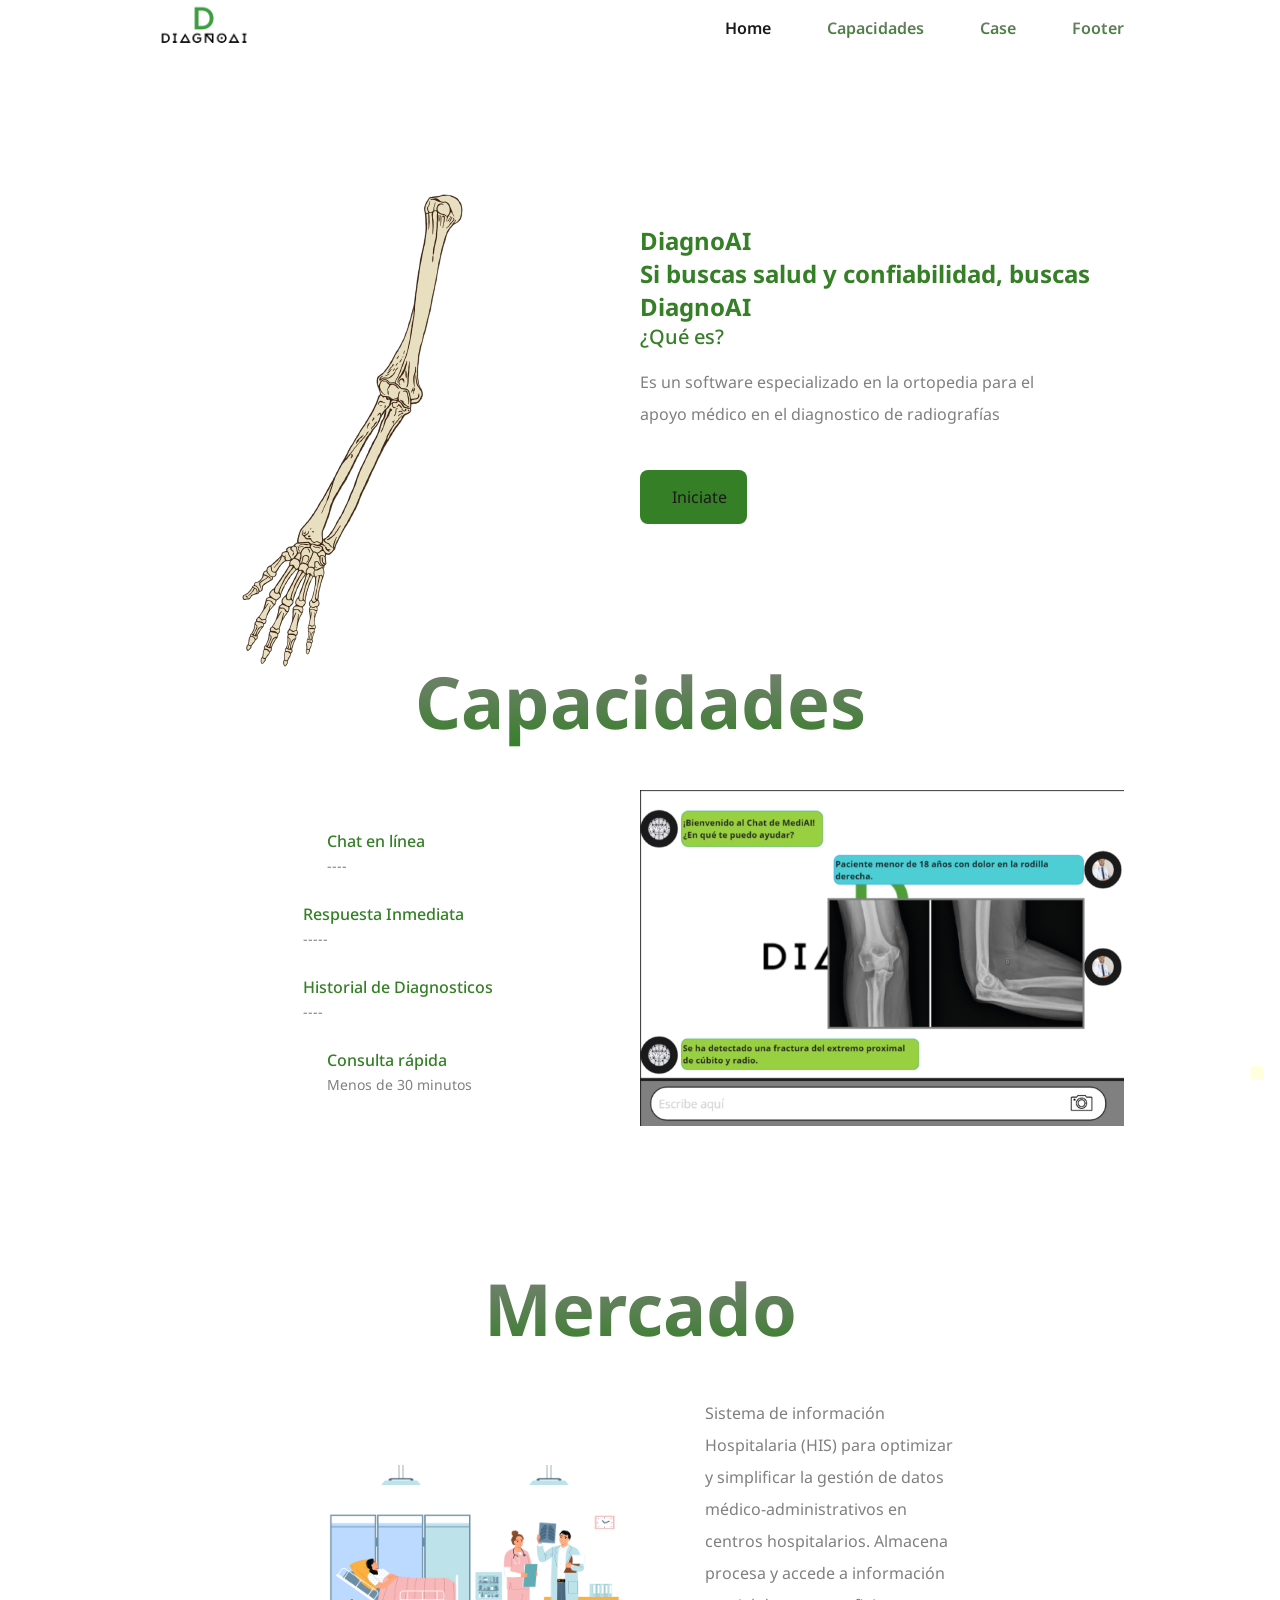
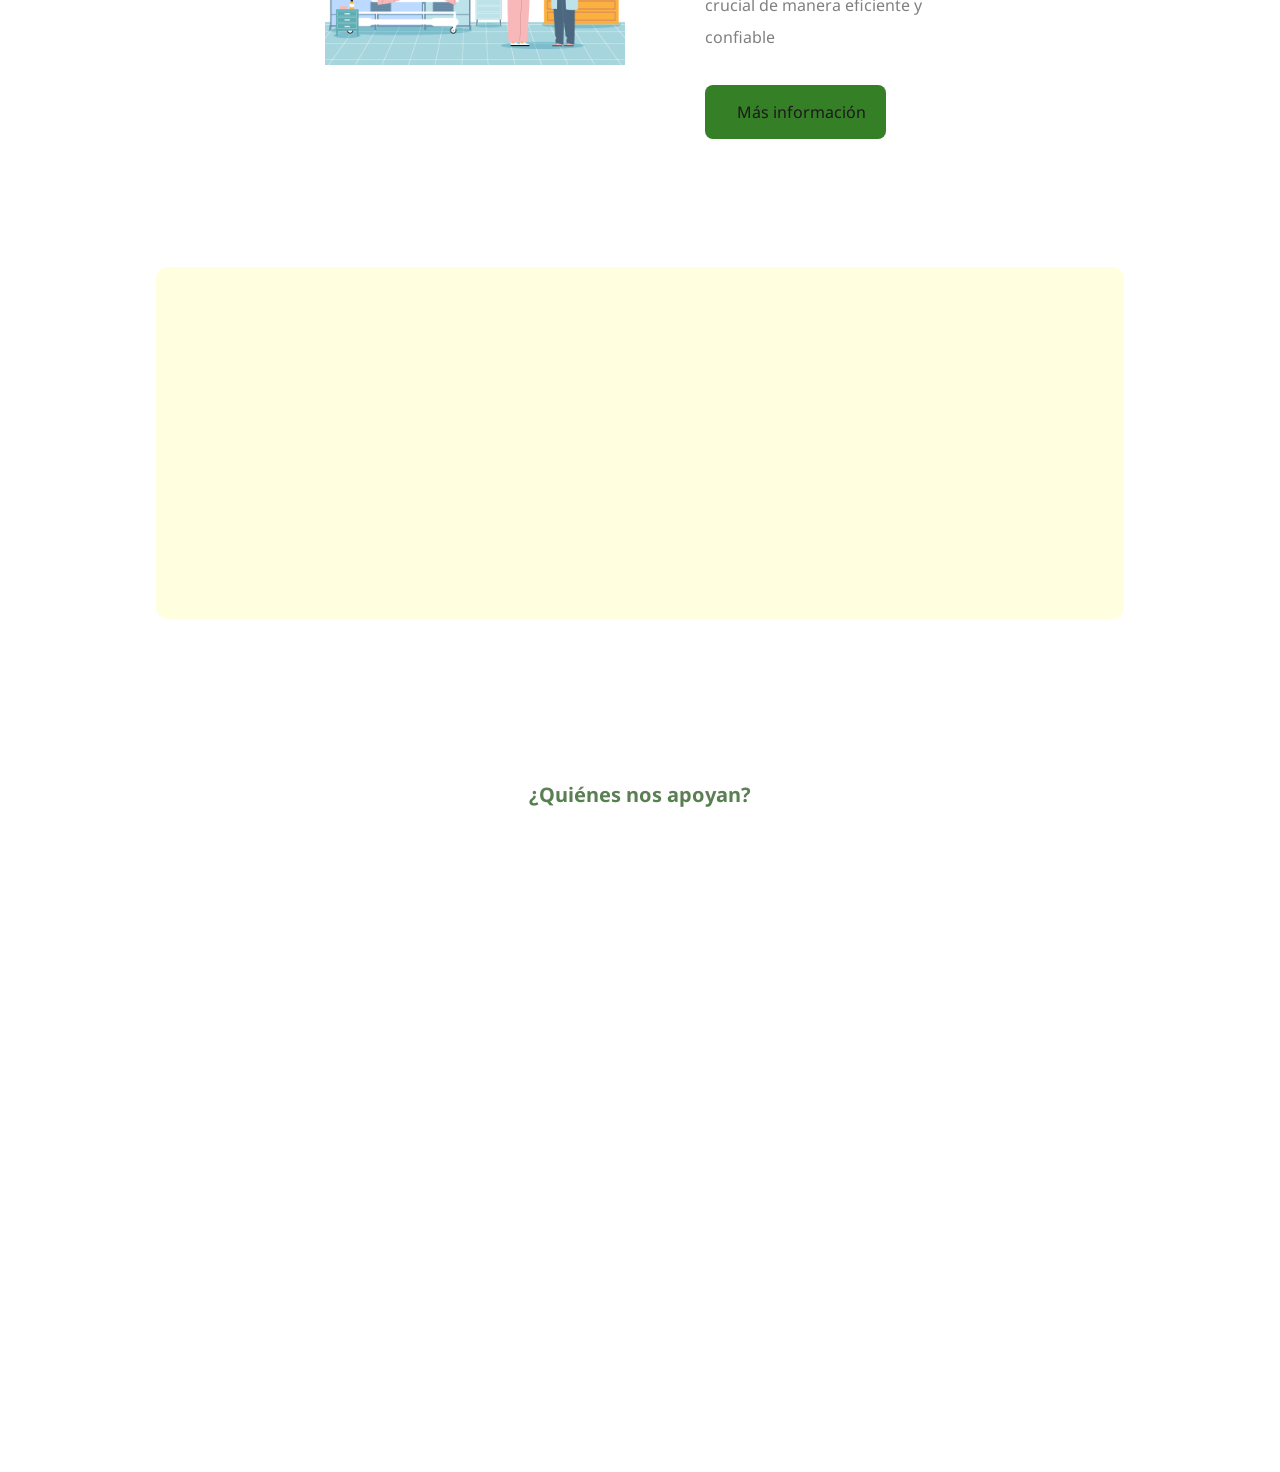
==== index.html @ ea57dfa0 "Implementación de json intento 1" ====
<!DOCTYPE html>
<html lang="en">
  <head>
    <meta charset="utf-8" />
    <link rel="stylesheet" href="/assets/css/constant.css">
    <link rel="icon" href="/assets/img/DIAGNOAI.png" />
    <link href="https://cdn.jsdelivr.net/npm/remixicon@3.5.0/fonts/remixicon.css" rel="stylesheet">
    <meta name="viewport" content="width=device-width, initial-scale=1.0" />
    <title>DiagnoAI</title>
  </head>
  <body>
    <header class="header" id="header">
        <nav class="nav container">
            <a href="#" class="nav__logo">
                <img src="/assets/img/logo_con_fondo-removebg-preview.png" alt="">
            </a>

            <div class="nav__menu" id="nav-menu">
                <ul class="nav__list">
                    <li class="nav__item">
                        <a href="#home" class="active-link nav__link active-link">Home</a>
                    </li>
                    <li class="nav__item">
                        <a href="#specs" class="nav__link">Capacidades</a>
                    </li>
                    <li class="nav__item">
                        <a href="#case" class="nav__link">Case</a>
                    </li>
                    <li class="nav__item">
                        <a href="#footer" class="nav__link">Footer</a>
                    </li>
                </ul>

                <div class="nav__close" id="nav-close">
                    <i class="ri-close-line"></i>
                </div>
            </div>

            <div class="nav__toggle" id="nav-toggle">
                <i class="ri-function-line"></i>
            </div>
        </nav>
    </header>
    <main class="main">
        <section class="home section" id="home">
            <div class="home__container container grid">
                <div>
                    <img src="/assets/img/image-removebg-preview (4).png" alt="" class="home__img">
                    
                </div>
                <div class="home__data">
                    <div class="home__header">
                        <h1 class="home__tittle">DiagnoAI</h1>
                        <h2 class="home__subtittle">Si buscas salud y confiabilidad, buscas DiagnoAI</h2>
                    </div>
                    <div class="home__footer">
                        <h3 class="home__title-description">¿Qué es?</h3>
                        <p class="home__description">Es un software especializado en la ortopedia para el apoyo médico en el diagnostico de radiografías</p>
                        <a href="" class="button button--flex">
                            <span class="button--flex">
                                <i class="ri-brain-line button__icon"></i>Iniciate
                            </span>
                            <!--<span class="home__price">$0</span>-->

                        </a>
                    </div>
                </div>

            </div>
        </section>
        
        <section class="specs section grid" id="specs">
            <h2 class="section__title section__title-gradient">Capacidades</h2>

            <div class="specs__container container grid">
                <div class="specs__content grid">
                    <div class="specs__data">
                        <i class="ri-chat-3-line specs__icon"></i>
                        <h3 class="specs__title">Chat en línea</h3>
                        <span class="specs__subtitle">----</span>
                    </div>
                    <div class="specs__data">
                        <i class="ri-question-answer-line specs__icon"></i>
                        <h3 class="specs__title">Respuesta Inmediata</h3>
                        <span class="specs__subtitle">-----</span>
                    </div>
                    <div class="specs__data">
                        <i class="ri-chat-history-line specs__icon"></i>
                        <h3 class="specs__title">Historial de Diagnosticos</h3>
                        <span class="specs__subtitle">----</span>
                    </div>
                    <div class="specs__data">
                        <i class="ri-timer-flash-line specs__icon"></i>
                        <h3 class="specs__title">Consulta rápida</h3>
                        <span class="specs__subtitle">Menos de 30 minutos</span>
                    </div>
                </div>
                <div>
                    <!--IMAGEN PARA ESPECIFICACIONES, PUEDE SER ALGO RELACIONADO CON LA IA, INTERFAZ, ETC-->
                    <img src="/assets/img/chat.png" alt="" class="specs__img">
                </div>
            </div>
        </section>
        <section class="case section grid" id="case">
            <h2 class="section__title section__title-gradient">Mercado</h2>
            <div class="case__container container grid">
                <div>
                    <img src="/assets/img/2212.q702.005.S.m005.c12.nurse.jpg" alt="" class="case__img">
                    <!--<a href="https://www.freepik.es/vector-gratis/enfermera-composicion-plana-paciente-personal-medico-ilustracion-vector-hospital_38754706.htm#query=Hospital&position=17&from_view=search&track=sph">Imagen de macrovector</a> en Freepik-->
                </div>

                <div class="case__data">
                    <p class="case__description">Sistema de información Hospitalaria (HIS) para optimizar y simplificar la gestión de datos médico-administrativos en centros hospitalarios. Almacena procesa y accede a información crucial de manera eficiente y confiable</p>
                    <a href="" class="button button--flex">
                        <i class="ri-information-line button__icon"></i>Más información 
                    </a>
                </div>
            </div>

        </section>

        <section class="discount section">
            <div class="discount__container container grid">
                <div class="discount__animate">
                    <h2 class="discount__title">¿Recibiste tu diagnóstico mal?</h2>
                    <p class="discount__description">Según la escuela de médicos en México almenos una vez en tu vida sufrirás un mal diagnóstico, prueba DiagnoAI y corrígelo </p>
                    <a href="#" class="button button--flex">
                        <i class="ri-tent-line button__icon"></i>  DiagnoAI
                    </a>
                </div>
                <div>
                    <img src="/assets/img/image-removebg-preview (5).png" alt="" class="discount__img">
                </div>
            </div>
        </section>
        <section class="sponsor section">
            <h1 class="sponsor__tittle">¿Quiénes nos apoyan?</h1>
            <div class="sponsor__container container grid">
                <img src=""alt="" class="sponsor__img">
                <img src="/assets/img/Hospitallogo.png" alt="" class="sponsor__img">
                <img src="/assets/img/1200px-Javeriana.svg.png" alt="" class="sponsor__img">
                <img src="" alt="" class="sponsor__img">
            </div>
        </section>

    </main>
    <footer class="footer section" id="footer">
        <div class="footer__container container grid">
            <a href="#" class="footer__logo">
                <!--ACA VA LA IMAGEN DEL LOGO-->
                <img src="/assets/img/logo_con_fondo-removebg-preview.png" alt="">
            </a>
            <div class="footer__content">
                <h3 class="footer__title">Nuestro Equipo</h3>
                <ul class="footer__links">
                    <li>
                        <a href="#" class="footer__link">Carlos López</a>
                    </li>
                    <li>
                        <a href="#" class="footer__link">Daniel Castellanos</a>
                    </li>
                    <li>
                        <a href="#" class="footer__link">Felipe Londoño</a>
                    </li>
                    <li>
                        <a href="#" class="footer__link">Martín Medina</a>
                    </li>
                </ul>
            </div>

            <div class="footer__content">
                <h3 class="footer__title">Soporte</h3>
                <ul class="footer__links">
                    <li>
                        <a href="#" class="footer__link">Ayuda AI</a>
                    </li>
                    <li>
                        <a href="#" class="footer__link">Registro</a>
                    </li>
                    <li>
                        <a href="#" class="footer__link">Novedades</a>
                    </li>
                    <li>
                        <a href="#" class="footer__link">Provides</a>
                    </li>
                </ul>
            </div>
            <div class="footer__content">
                <form action="" class="footer__form">
                    <input type="email" placeholder="Email" class="footer__input">
                    <button class="button button--flex">
                        <i class="ri-send-plane-line button__icon"></i>Subscribe
                    </button>
                </form>
                <div class="footer__social">
                    <a href="https://www.facebook.com/" target="_blank"  class="footer__social-link">
                        <i class="ri-facebook-fill"></i>
                    </a>
                    <a href="https://twitter.com/" target="_blank" class="footer__social-link">
                        <i class="ri-twitter-x-line"></i>
                    </a>
                    <a href="https://www.instagram.com/carlos_lopez117/" target="_blank" class="footer__social-link">
                        <i class="ri-instagram-line"></i>
                    </a>
                </div>
            </div>
        </div>
        <p class="footer__copy">
            <a href="www.youtube.com/c/Bedimcode/" targer="_blank" class="footer__copy-link">
                &#169;DiagnoAI.Design Idea By Bedimcode
            </a>
        </p>
    </footer>
    <a href="" class="scrollup" id="scroll-up">
        <i class="ri-arrow-up-double-line scrollup_icon"></i>
    </a>
    <script src="/assets/js/raw.githubusercontent.com_jlmakes_scrollreveal_master_dist_scrollreveal.min.js"></script>
    <script src="/assets/js/main.js"></script>
  </body>
</html>
---- assets/css/constant.css ----
/*Fuentes de google*/

@import url('https://fonts.googleapis.com/css2?family=Noto+Sans:wght@200;300;400&display=swap');

/*CSS*/
:root{
    --gray-color:#808080;
    --header-height:3rem;
    --hue-color: #1a1a1a;
    --black-color: #FFFF;/* hsl(var(--hue-color), 4%, 4%);*/
    --black-color-alt: #FFFF;/*hsl(var(--hue-color), 4%, 8%);*/
    --title-color:#357f27;  /*hsl(var(--hue-color), 4%, 95%)*/;
    --text-color: var(--gray-color);
    --text-color-light: (var(--hue-color));
    --white-color: #1a1a1a ;
    --body-color:#FFFF;       /*hsl(var(--hue-color), 4%, 6%);*/
    --container-color:#FFFFE0;
    --text-gradient: linear-gradient(var(--gray-color), #357f27);
    --scroll-thumb-color:var(--gray-color);
    --scroll-thumb-color-alt:var(--hue-color) ;

/*Fuente y tipografia*/
--body-font:'Noto Sans', sans-serif;
--biggest-font-size:5rem;
--bigger-font-size:3.5rem;
--big-font-size:2.5rem;
--h2-font-size:1.25rem;
--h3-font-size:1.125rem;
--normal-font-size:.938rem;
--small-font-size:.813rem;
--smaller-font-size:.75rem;
--text-line-height:2rem;
/*Tamaño fuente*/
--font-medium: 500;
--font-semi-bold: 600;
/*Margenes */
--mb-0-5: .5rem;
--mb-0-75: .75rem;
--mb-1: 1rem;
--mb-1-5: 1.5rem;
--mb-2: 2rem;
--mb-2-5: 2.5rem;


--z-tooltip: 10;
--z-fixed: 100;

}
/*Tipografia responsive*/
@media screen and (min-width:968px){
    :root{
--biggest-font-size:7.5rem;
--bigger-font-size:4.5rem;
--big-font-size:4rem;
--h2-font-size:1.5rem;
--h3-font-size:1.25rem;
--normal-font-size:1;
--small-font-size:.875rem;
--smaller-font-size:.813rem;
    }
}
/*BASE*/
*{
    box-sizing: border-box;
    padding:0;
    margin:0;

}
html{
    scroll-behavior: smooth;
}
body{
    margin:var(--header-height)0 0 0;
    font-family: var(--body-font);
    font-size:var(--normal-font-size);
    background-color: var(--body-color);
    color:var(--text-color);
}

h1,h2,h3{
    color:var(--title-color)
}
ul{
    list-style:none;
}
a{
    text-decoration: none;
}
button,
input{
    border:none;
    outline:none;
}
button{
    cursor:pointer;
}
img{
    max-width: 300%;
    height: auto;
}
/*CSS REUSABLE*/
.section{
    padding:4rem 0 2rem;

}
.section__title{
    font-size:var(--bigger-font-size);
    text-align:center;
    margin-bottom:var(--mb-2-5) ;

}
.section__title-gradient{
    background: var(--text-gradient);
    color:transparent;
    -webkit-background-clip:text;
    background-clip: text;
}
/*layout*/
.main{
    overflow:hidden;
}
.container{
    max-width: 968px;
    margin-left:var(--mb-1-5);
    margin-right: var(--mb-1-5);
}
.grid{
    display:grid;
}

/*HEADER*/
.header{
    width: 100%;
    position:fixed;
    top:0;
    left:0;
    z-index:var(--z-fixed);
    background: transparent;
}
/*NAV*/
.nav{
    height: var(--header-height);
    display:flex;
    justify-content: space-between;
    align-items: center;
}
.nav__logo{
    display:flex;
    width:1.5rem;
}
.nav__toggle{
    font-size: 1.2rem;
    color:var(--white-color);
    cursor:pointer;
}
@media screen and (max-width:767px){
    .nav__menu{
        position:fixed;
        background-color: var(--body-color);
        top:-100%;
        left: 0;
        width: 100%;
        padding:4rem 0 3rem;
        transition:.04s;
    }
}

.nav__list{
    display:flex;
    flex-direction: column;
    align-items: center;
    row-gap:1rem;
}
.nav__link{
    color:var(--white-color);
    font-size: var(--h2-font-size);
    text-transform: uppercase;
    font-weight: var(--font-semi-bold);
    background: var(--text-gradient);
    color:transparent;
    -webkit-background-clip: text;
    background-clip: text;


}
.nav__link:hover{
    background: var(--white-color);
    color:transparent;
    -webkit-background-clip: text;
    background-clip: text;
}
.nav__close{
    position:absolute;
    font-size:1.5rem;
    top:1rem;
    right:1rem;
    color:var(--white-color);
    cursor:pointer; 
}

/*showmenu*/
.show-menu{
    top:0;
}
/*Cambiar el fondo del header*/
.scroll-header{
    background-color: var(--body-color);
}
/*Active Link */
.active-link{
    background: var(--white-color);
    color:transparent;
    -webkit-background-clip: text;
    background-clip: text;
}

/* HOME*/
.home__img{
    width:200px;
    position:absolute;
    top:-1rem;
    right: 1.5rem;
}
.home__data{
    padding-top: 5rem;
}
.home__header{
    position:relative;
}
.home__title{
    font-size:var(--biggest-font-size);
    background: var(--text-gradient);
    color:transparent;
    -webkit-background-clip: text;
    background-clip: text;
    position:absolute;
    top:-4rem;
    left:1rem;
    line-height: 6rem;

}
.home__subtitle{
    font-size:var(--big-font-size);
    margin-bottom: var(--mb-2-5);
}
.home__title-description{
    font-size: var(--h3-font-size);
    font-weight: var(--font-medium);
    margin-bottom: var(--mb-1);
}
.home__description{
    margin-bottom: var(--mb-2-5);
    line-height: var(--text-line-height);
}
.home__price{
    font-size: var(--h3-font-size);
    font-weight: var(--font-semi-bold);
    margin-left: var(--mb-0-75);
}
/*BOTONES*/
.button{
    display:inline-block;
    background-color: #357f27;
    color:var(--white-color);
    padding: 1rem 1.25rem;
    border-radius:.5rem;
    transition:3s;

}
.button:hover{
    background-color: var(--black-color-alt);
}
.button__icon{
    font-size: 1.2rem;
}

.button--flex{
    display:inline-flex;
    align-items: center;
    column-gap:.75rem;
}

/*SPONSOR*/

.sponsor__tittle{
    font-size:var(--h3-font-size);
    background: var(--text-gradient);
    color:transparent;
    -webkit-background-clip: text;
    background-clip: text;
    top:0;
    left:10rem;
    text-align: center;
    line-height: 6rem;
}

.sponsor__img{
    width:90px;
}
.sponsor__container{
    grid-template-columns:repeat(auto-fit,minmax(110px,1fr));
    row-gap:5rem;
    justify-items: center;
    align-items: center;
}

/*SPECS*/
.specs__container{
    position:relative;
}
.specs__content{
    row-gap:1.5rem;
}
.specs__data{
    display:grid;
    row-gap: .25rem;
}
.specs__icon{
    font-size: 1.2rem;
    color:var(--white-color);
}
.specs__title{
    font-size:var(--normal-font-size);
    font-weight: var(--font-medium);
}
.specs__subtitle{
    font-size: var(--small-font-size);
}
.specs__data:nth-child(1),
.specs__data:nth-child(4){
    margin-left: var(--mb-1-5);
}
.specs__img{
    width: 200px;
    position:absolute;
    top:2rem;
    right: -2rem;
}
/*CASE*/
.case__container{
    position: relative;
    grid-template-columns: reoeaat(2,1fr);
}
.case__data{
    padding: 5rem 0 3rem;
}
.case__img{
    width: 350px;
    position:initial;
    left: -8rem;
}
.case__description{
    margin-bottom:var(--mb-1-5);
    line-height: var(--text-line-height);
}
.discount__container{
    position:relative;
    background-color: var(--container-color);
    padding:2rem 1.5rem;
    border-radius: .75rem;

}
.discount__title{
    font-size:var(--h3-font-size);
    margin-bottom: var(--mb-0-75);
    
}
.discount__description{
    margin-bottom: var(--mb-1);
}

.discount__img{
    width: 200px;
    position:absolute;
    top:6.5rem;
    right:-4rem; 
}

/*FOOTER*/
.footer__container{
    grid-template-columns:repeat(auto-fit,minmax(220px.1fr));
    row-gap:2rem;
}
.footer__logo{
    width:2rem;
}
.footer__title{
    font-size: var(--h3-font-size);
    font-weight: var(--font-medium);
    margin-bottom: var(--mb-1);
}
.footer__links{
    display:flex;
    flex-direction: column;
    row-gap: .5rem;

}
.footer__link{
    color:var(--text-color);
}
.footer__link:hover{
    color:var(--white-color);
}
.footer__form{
    display:flex;
    column-gap: .5rem;
    background-color: var(--container-color);
    padding: .5rem .75rem;
    border-radius: .5rem;
    margin-bottom: var(--mb-2)
}
.footer__input{
    background-color: var(--container-color);
    width: 90%;
    color:var(--white-color);
}

.footer__imput::placeholder{
    color:var(--text-color);
    font-size: var(--normal-font-size);
    font-family: var(--body-font);
}
.footer__social{
    display:flex;
    column-gap: 1.25rem;
}
.footer__social-link{
    display:inline-flex;
    color: var(--white-color);
    background-color: var(--container-color);
    padding: .5rem;
    border-radius: .25rem;
    font-size: 1rem;
}
.footer__social-link:hover{
    background-color: var(--black-color);

}
.footer__copy{
    margin-top: 5rem;
    text-align: center;

}
.footer__copy-link{
    font-size: var(--small-font-size);
    color:var(--text-color-light);
}
/*SCROLL UP*/

.scrollup{
    position: fixed;
    right: 1rem;
    bottom: -20%;
    display: flex;
    background-color: var(--container-color);
    border-radius: .25rem;
    padding: .45rem;
    opacity: 9;
    z-index: var(--z-tooltip);
    transition: .4s;    
}
.scrollup__icon{
    color:var(--white-color);
    font-size: 1.35rem;
}
.scrollup:hover{
    background-color: var(--black-color);
    opacity: 1;
}
/*show scroll up*/
.show-scroll{
    bottom: 5rem;
}

/*scroll bar*/
::-webkit-scrollbar{
    width: .60rem;
    border-radius: .5rem;
}
::-webkit-scrollbar-thumb{
    background-color: var(--scroll-thumb-color);
    border-radius: .5;
}

::-webkit-scrollbar-thumb:hover{
    background-color: var(--scroll-thumb-color-alt);
}

/* AJUSTE PANTALLAS*/
@media screen and (max-width:340px){
    .container{
        margin-left: var(--mb-1);
        margin-right: var(--mb-1);
    }
    .section__title{
        font-size: var(--big-font-size);
    }

    .home__img{
        width: 300px;
        top:-13rem;
    }
    .home__title{
        top:-4rem;
        font-size: var(--bigger-font-size);
    }
    .home__data{
        padding-top: 1rem;
    }
    .home__description{
        font-size: var(--small-font-size);
    }

    .specs__img{
        width: 200px;
    }

    .case__container{
        grid-template-columns: 6.fr 1fr;
    }
    .case__img{
        width: 220px;
        top:-2rem;
        left:-9rem;
    }
    .case__data{
        padding: 0;
    }
}
/*For medium devices*/
@media screen and (min-width:576px){
    .home__container{
        grid-template-columns: 8.fr 1fr;
    }
    .home__data{
        padding-top: 2rem;
    }
    .home__img{
        top:-5rem;
        
    }
    .specs__img{
        position: initial;
    }
    .specs__container{
        grid-template-columns: repeat(2,1fr);
        justify-items: center;
        align-items: center;
    }
    .case__img{
        position:initial;
    }
    .case__data{
        padding: 0;
    }
    .case__container{
        grid-template-columns: max-content 250px;
        justify-content: center;
        align-items: center;
        column-gap: 2rem;
    }
   
    POR SI SE COLOCA LA IMAGEN
    .discount__img{
        position: initial;
    }
    
    .discount__container{
        grid-template-columns: repeat(2,1fr);
        justify-items: center;
    }
}

@media screen and (min-width:767px){
    body{
        margin:0;
    }
    .section{
        padding: 6rem 0 2rem;
    }
    .nav{
        height: calc(var(--header-height)+1.5rem);
    }
    .nav__logo{
        width: 2rem;
    }
    .nav__list{
        flex-direction: row;
        column-gap: 3.5rem;
    }
    .nav__link{
        font-size: var(--normal-font-size);
        text-transform: initial;
    }
    .nav__toggle,
    .nav__close{
        display:none;
    }
    .home__container{
        position: relative;
        grid-template-columns: repeat(2,1fr);
    }
    .home__img{
        
        width: 500px;
        top:-1rem;
        left:-2rem;
    }
    .home__data{
        padding-top: 8rem;
    }
    .specs__img{
        width: 100%;
    }
    .case__container{
        column-gap: 5rem;
    }
    .case__img{
        width: 300px;
    }
    .case__description{
        margin-bottom: var(--mb-2);
    }
    .discount__container{
        grid-template-columns: 250px max-content;
        justify-content: center;
        column-gap: 5rem;
        padding: 3rem 0;
    }
    .discount__title{
        font-size: var(--h2-font-size);
        margin-bottom: var(--mb-1);
    }
    .discount__description{
        margin-bottom: var(--mb-2);
    }
    .footer__container{
        grid-template-columns: .4fr .7fr .7fr .1fr;
    }
}

/*For large devices*/
@media screen and (min-width:1024px){
    .container{
        margin-left: auto;
        margin-right: auto;
    }
    .home__img{
        width: 500px;
        top:5rem;
    }
    .home__title{
        top:-5rem;
        left:3.5rem;
    }
    .home__description{
        padding-right: 5rem;
    }
    .sponsor__img{
        width:100px;
    }
   
    .discount__img{
        width: 350px;
    }
    
    .footer__container{
        padding-top: 3rem;
    }
    .footer__copy{
        margin-top: 9rem;
    }
}
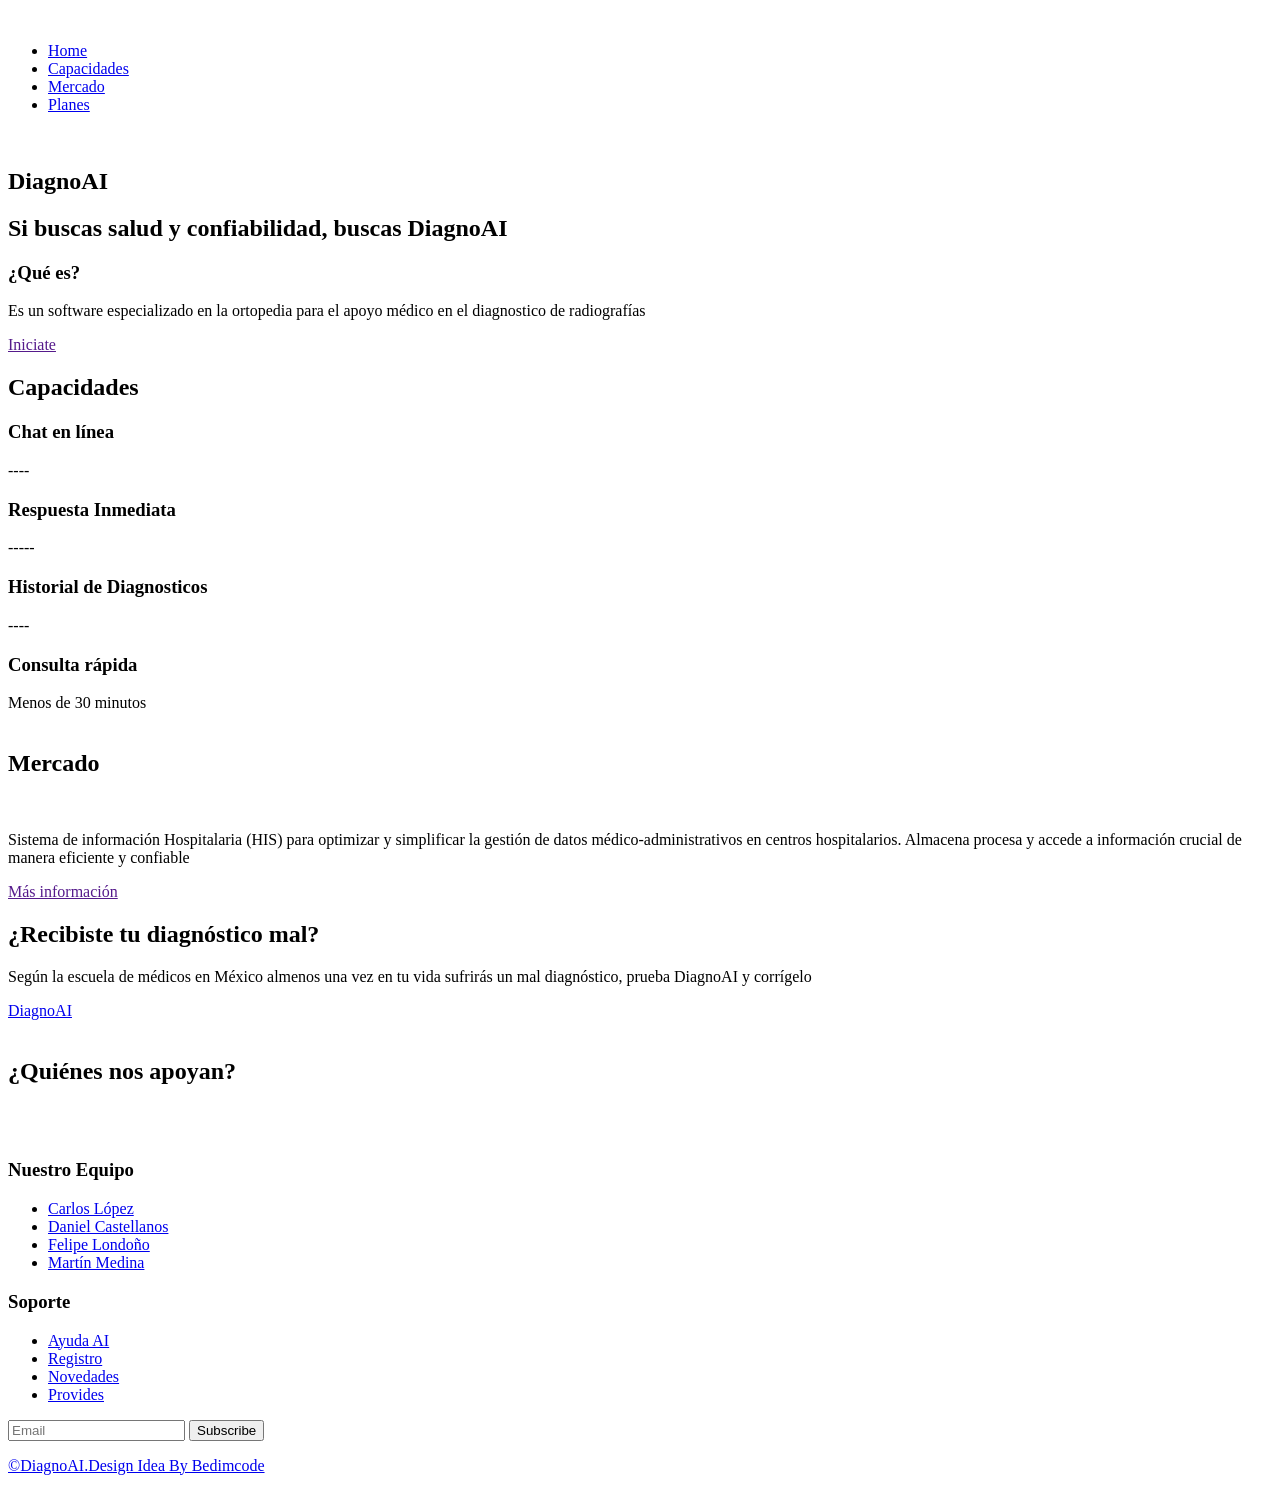
==== commit 54130ca8: "fixed commit" ====
--- a/index.html
+++ b/index.html
@@ -3,8 +3,8 @@
 <html lang="en">
   <head>
     <meta charset="utf-8" />
-    <link rel="stylesheet" href="/assets/css/constant.css">
-    <link rel="icon" href="/assets/img/DIAGNOAI.png" />
+    <link rel="stylesheet" href="/Proyecto/assets/css/constant.css">
+    <link rel="icon" href="/Proyecto/assets/img/DIAGNOAI.png" />
     <link href="https://cdn.jsdelivr.net/npm/remixicon@3.5.0/fonts/remixicon.css" rel="stylesheet">
     <meta name="viewport" content="width=device-width, initial-scale=1.0" />
     <title>DiagnoAI</title>
@@ -13,7 +13,7 @@
     <header class="header" id="header">
         <nav class="nav container">
             <a href="#" class="nav__logo">
-                <img src="/assets/img/logo_con_fondo-removebg-preview.png" alt="">
+                <img src="/Proyecto/assets/img/logo_con_fondo-removebg-preview.png" alt="">
             </a>
 
             <div class="nav__menu" id="nav-menu">
@@ -25,10 +25,10 @@
                         <a href="#specs" class="nav__link">Capacidades</a>
                     </li>
                     <li class="nav__item">
-                        <a href="#case" class="nav__link">Case</a>
-                    </li>
-                    <li class="nav__item">
-                        <a href="#footer" class="nav__link">Footer</a>
+                        <a href="#case" class="nav__link">Mercado</a>
+                    </li>
+                    <li class="nav__item">
+                        <a href="/Proyecto/planes.html" class="nav__link">Planes</a>
                     </li>
                 </ul>
 
@@ -46,7 +46,7 @@
         <section class="home section" id="home">
             <div class="home__container container grid">
                 <div>
-                    <img src="/assets/img/image-removebg-preview (4).png" alt="" class="home__img">
+                    <img src="/Proyecto/assets/img/image-removebg-preview (4).png" alt="" class="home__img">
                     
                 </div>
                 <div class="home__data">
@@ -98,7 +98,7 @@
                 </div>
                 <div>
                     <!--IMAGEN PARA ESPECIFICACIONES, PUEDE SER ALGO RELACIONADO CON LA IA, INTERFAZ, ETC-->
-                    <img src="/assets/img/chat.png" alt="" class="specs__img">
+                    <img src="/Proyecto/assets/img/chat.png" alt="" class="specs__img">
                 </div>
             </div>
         </section>
@@ -106,7 +106,7 @@
             <h2 class="section__title section__title-gradient">Mercado</h2>
             <div class="case__container container grid">
                 <div>
-                    <img src="/assets/img/2212.q702.005.S.m005.c12.nurse.jpg" alt="" class="case__img">
+                    <img src="/Proyecto/assets/img/2212.q702.005.S.m005.c12.nurse.jpg" alt="" class="case__img">
                     <!--<a href="https://www.freepik.es/vector-gratis/enfermera-composicion-plana-paciente-personal-medico-ilustracion-vector-hospital_38754706.htm#query=Hospital&position=17&from_view=search&track=sph">Imagen de macrovector</a> en Freepik-->
                 </div>
 
@@ -130,7 +130,7 @@
                     </a>
                 </div>
                 <div>
-                    <img src="/assets/img/image-removebg-preview (5).png" alt="" class="discount__img">
+                    <img src="/Proyecto/assets/img/image-removebg-preview (5).png" alt="" class="discount__img">
                 </div>
             </div>
         </section>
@@ -138,8 +138,8 @@
             <h1 class="sponsor__tittle">¿Quiénes nos apoyan?</h1>
             <div class="sponsor__container container grid">
                 <img src=""alt="" class="sponsor__img">
-                <img src="/assets/img/Hospitallogo.png" alt="" class="sponsor__img">
-                <img src="/assets/img/1200px-Javeriana.svg.png" alt="" class="sponsor__img">
+                <img src="/Proyecto/assets/img/Hospitallogo.png" alt="" class="sponsor__img">
+                <img src="/Proyecto/assets/img/1200px-Javeriana.svg.png" alt="" class="sponsor__img">
                 <img src="" alt="" class="sponsor__img">
             </div>
         </section>
@@ -149,7 +149,7 @@
         <div class="footer__container container grid">
             <a href="#" class="footer__logo">
                 <!--ACA VA LA IMAGEN DEL LOGO-->
-                <img src="/assets/img/logo_con_fondo-removebg-preview.png" alt="">
+                <img src="/Proyecto/assets/img/logo_con_fondo-removebg-preview.png" alt="">
             </a>
             <div class="footer__content">
                 <h3 class="footer__title">Nuestro Equipo</h3>
@@ -215,7 +215,7 @@
     <a href="" class="scrollup" id="scroll-up">
         <i class="ri-arrow-up-double-line scrollup_icon"></i>
     </a>
-    <script src="/assets/js/raw.githubusercontent.com_jlmakes_scrollreveal_master_dist_scrollreveal.min.js"></script>
-    <script src="/assets/js/main.js"></script>
+    <script src="/Proyecto/assets/js/raw.githubusercontent.com_jlmakes_scrollreveal_master_dist_scrollreveal.min.js"></script>
+    <script src="/Proyecto/assets/js/main.js"></script>
   </body>
 </html>
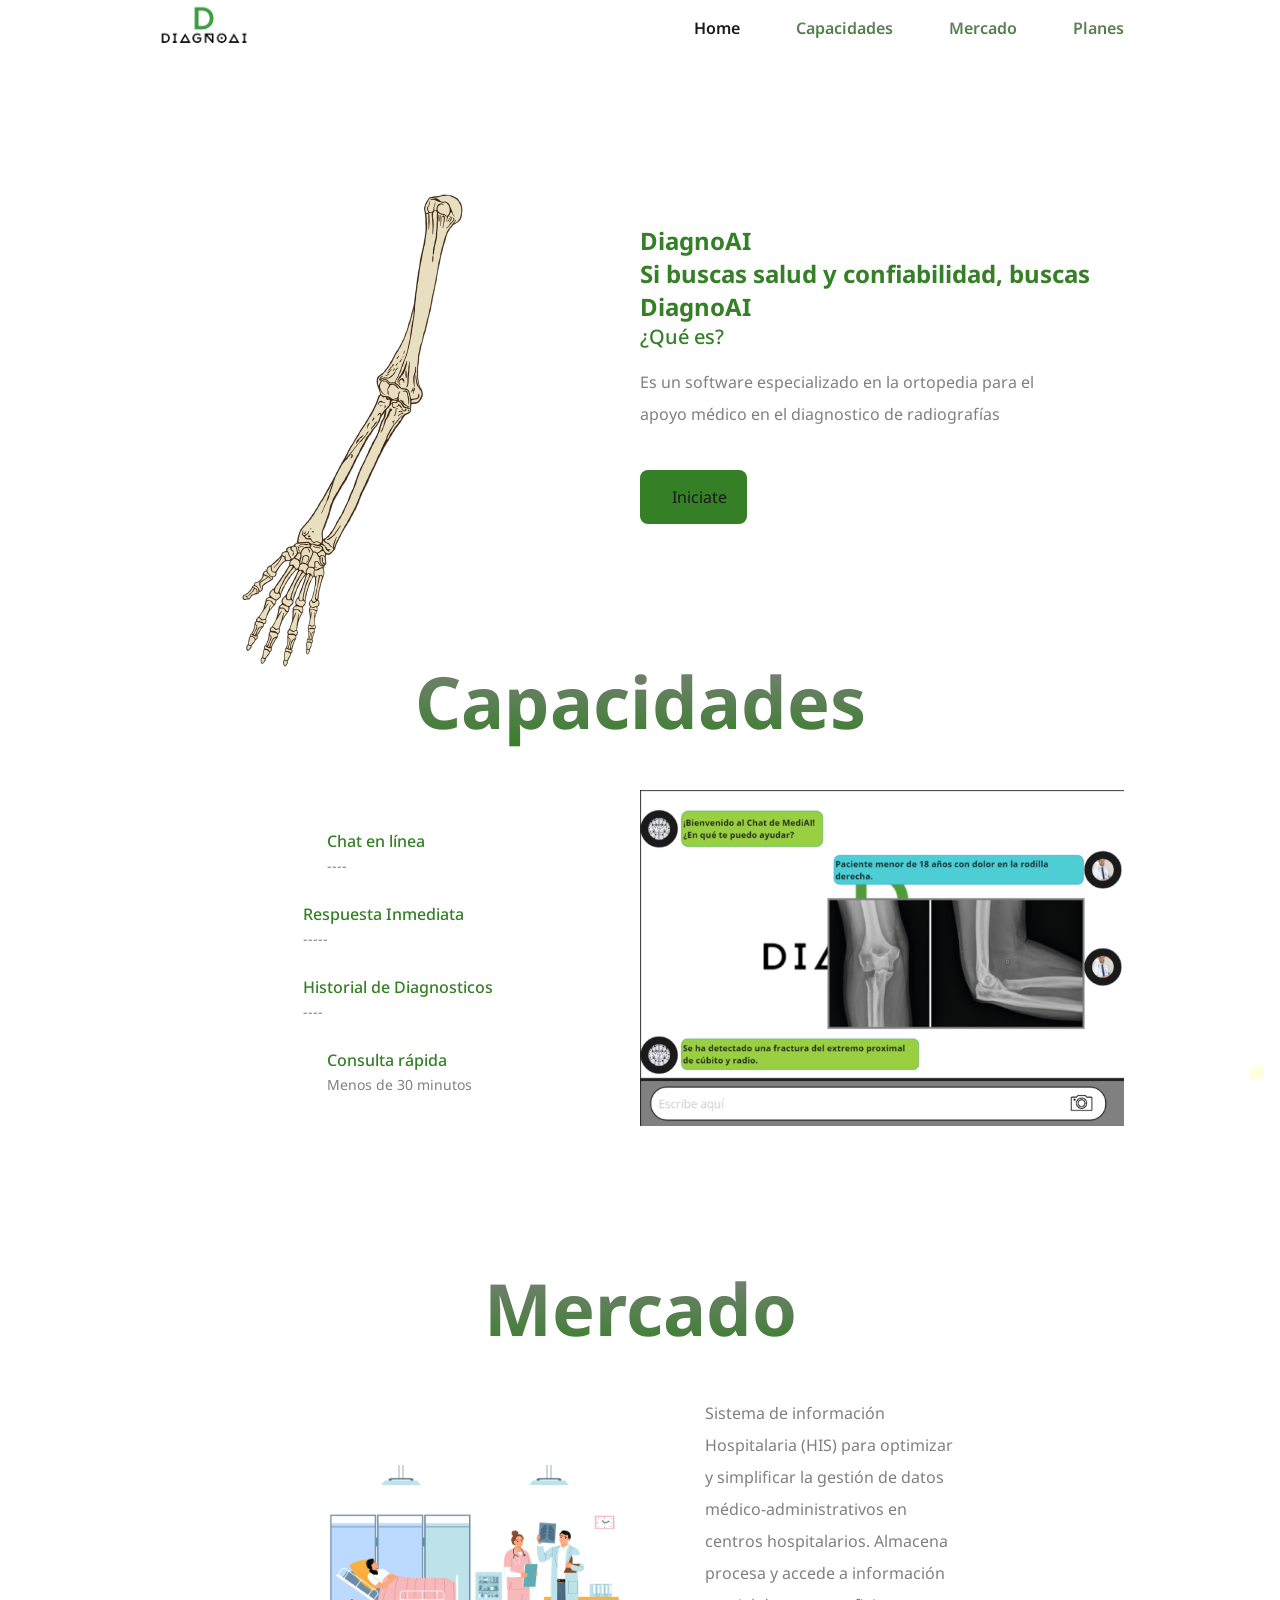
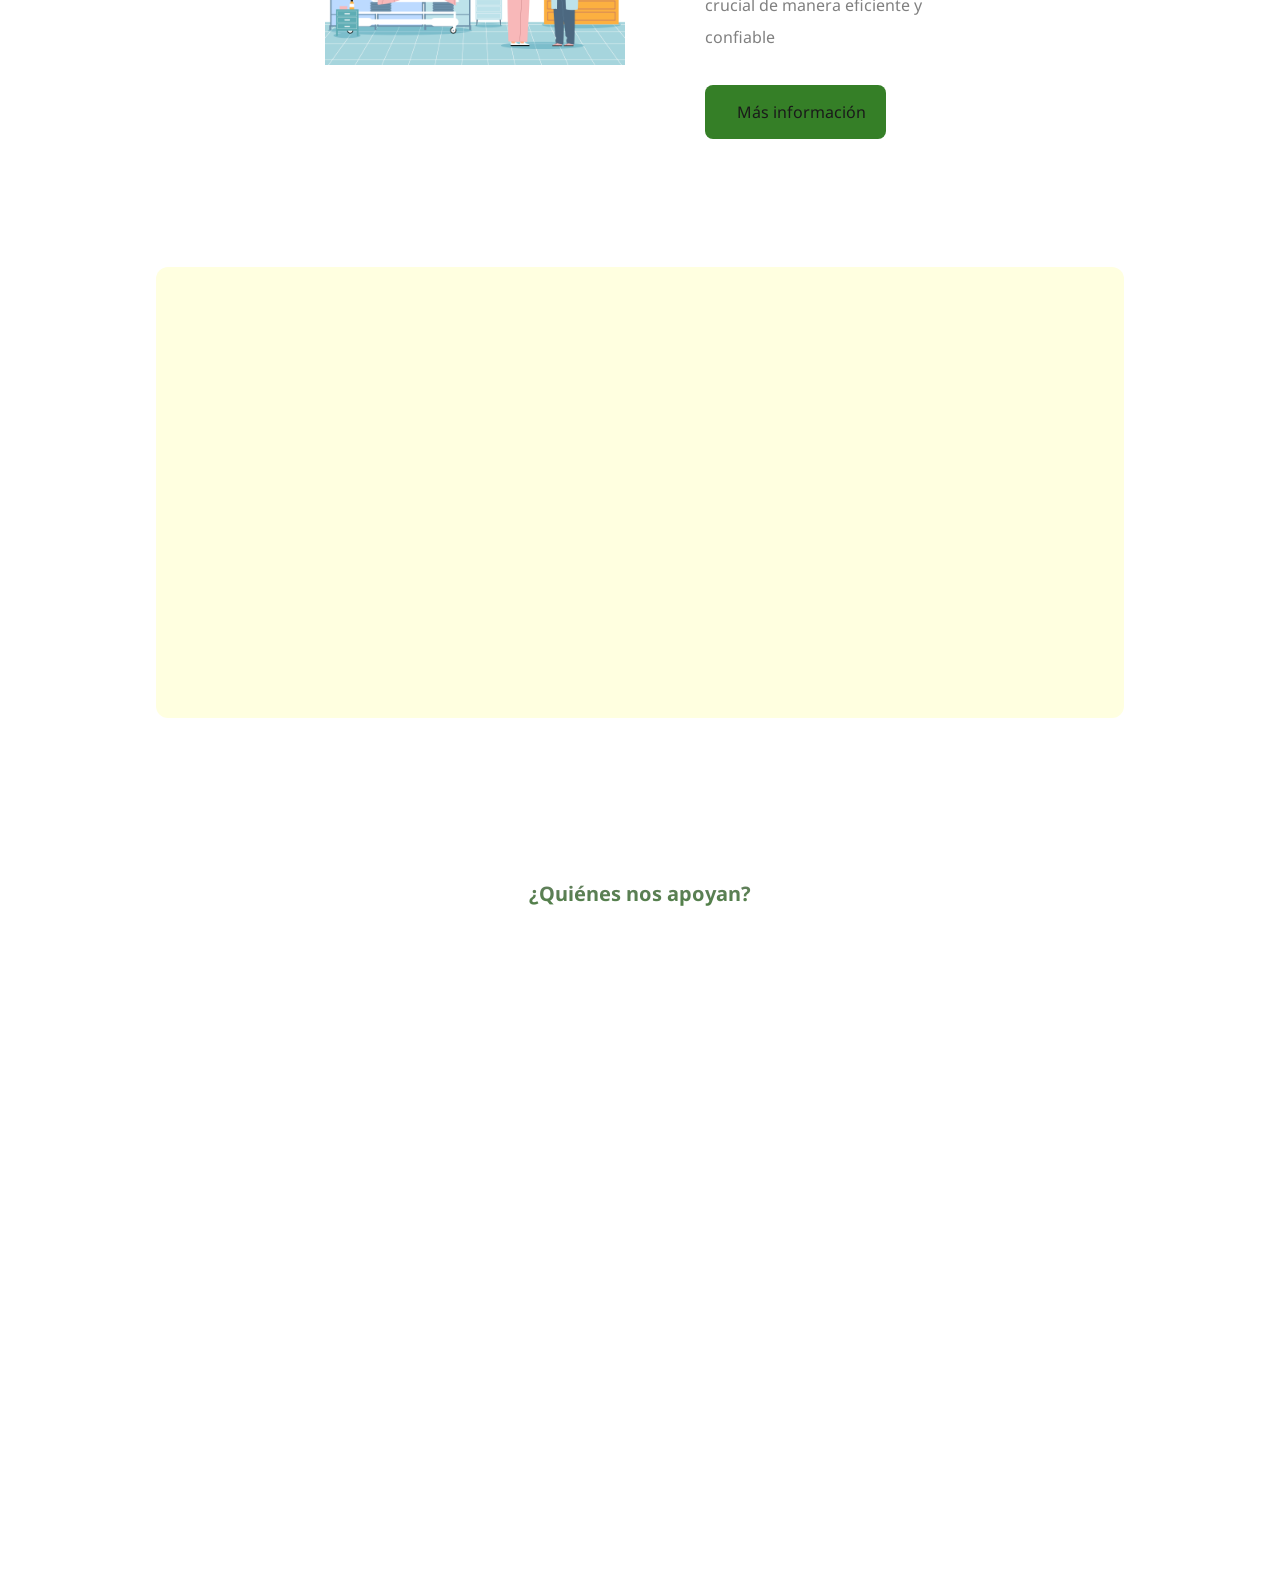
==== commit 95227c05: "Intento despliegue 1" ====
--- a/index.html
+++ b/index.html
@@ -3,8 +3,8 @@
 <html lang="en">
   <head>
     <meta charset="utf-8" />
-    <link rel="stylesheet" href="/Proyecto/assets/css/constant.css">
-    <link rel="icon" href="/Proyecto/assets/img/DIAGNOAI.png" />
+    <link rel="stylesheet" href="/assets/css/constant.css">
+    <link rel="icon" href="/assets/img/DIAGNOAI.png" />
     <link href="https://cdn.jsdelivr.net/npm/remixicon@3.5.0/fonts/remixicon.css" rel="stylesheet">
     <meta name="viewport" content="width=device-width, initial-scale=1.0" />
     <title>DiagnoAI</title>
@@ -13,7 +13,7 @@
     <header class="header" id="header">
         <nav class="nav container">
             <a href="#" class="nav__logo">
-                <img src="/Proyecto/assets/img/logo_con_fondo-removebg-preview.png" alt="">
+                <img src="/assets/img/logo_con_fondo-removebg-preview.png" alt="">
             </a>
 
             <div class="nav__menu" id="nav-menu">
@@ -28,7 +28,7 @@
                         <a href="#case" class="nav__link">Mercado</a>
                     </li>
                     <li class="nav__item">
-                        <a href="/Proyecto/planes.html" class="nav__link">Planes</a>
+                        <a href="/planes.html" class="nav__link">Planes</a>
                     </li>
                 </ul>
 
@@ -46,7 +46,7 @@
         <section class="home section" id="home">
             <div class="home__container container grid">
                 <div>
-                    <img src="/Proyecto/assets/img/image-removebg-preview (4).png" alt="" class="home__img">
+                    <img src="/assets/img/image-removebg-preview (4).png" alt="" class="home__img">
                     
                 </div>
                 <div class="home__data">
@@ -98,7 +98,7 @@
                 </div>
                 <div>
                     <!--IMAGEN PARA ESPECIFICACIONES, PUEDE SER ALGO RELACIONADO CON LA IA, INTERFAZ, ETC-->
-                    <img src="/Proyecto/assets/img/chat.png" alt="" class="specs__img">
+                    <img src="/assets/img/chat.png" alt="" class="specs__img">
                 </div>
             </div>
         </section>
@@ -106,7 +106,7 @@
             <h2 class="section__title section__title-gradient">Mercado</h2>
             <div class="case__container container grid">
                 <div>
-                    <img src="/Proyecto/assets/img/2212.q702.005.S.m005.c12.nurse.jpg" alt="" class="case__img">
+                    <img src="/assets/img/2212.q702.005.S.m005.c12.nurse.jpg" alt="" class="case__img">
                     <!--<a href="https://www.freepik.es/vector-gratis/enfermera-composicion-plana-paciente-personal-medico-ilustracion-vector-hospital_38754706.htm#query=Hospital&position=17&from_view=search&track=sph">Imagen de macrovector</a> en Freepik-->
                 </div>
 
@@ -130,7 +130,7 @@
                     </a>
                 </div>
                 <div>
-                    <img src="/Proyecto/assets/img/image-removebg-preview (5).png" alt="" class="discount__img">
+                    <img src="/assets/img/image-removebg-preview (5).png" alt="" class="discount__img">
                 </div>
             </div>
         </section>
@@ -138,8 +138,8 @@
             <h1 class="sponsor__tittle">¿Quiénes nos apoyan?</h1>
             <div class="sponsor__container container grid">
                 <img src=""alt="" class="sponsor__img">
-                <img src="/Proyecto/assets/img/Hospitallogo.png" alt="" class="sponsor__img">
-                <img src="/Proyecto/assets/img/1200px-Javeriana.svg.png" alt="" class="sponsor__img">
+                <img src="/assets/img/Hospitallogo.png" alt="" class="sponsor__img">
+                <img src="/assets/img/1200px-Javeriana.svg.png" alt="" class="sponsor__img">
                 <img src="" alt="" class="sponsor__img">
             </div>
         </section>
@@ -149,7 +149,7 @@
         <div class="footer__container container grid">
             <a href="#" class="footer__logo">
                 <!--ACA VA LA IMAGEN DEL LOGO-->
-                <img src="/Proyecto/assets/img/logo_con_fondo-removebg-preview.png" alt="">
+                <img src="/assets/img/logo_con_fondo-removebg-preview.png" alt="">
             </a>
             <div class="footer__content">
                 <h3 class="footer__title">Nuestro Equipo</h3>
@@ -215,7 +215,7 @@
     <a href="" class="scrollup" id="scroll-up">
         <i class="ri-arrow-up-double-line scrollup_icon"></i>
     </a>
-    <script src="/Proyecto/assets/js/raw.githubusercontent.com_jlmakes_scrollreveal_master_dist_scrollreveal.min.js"></script>
-    <script src="/Proyecto/assets/js/main.js"></script>
+    <script src="/assets/js/raw.githubusercontent.com_jlmakes_scrollreveal_master_dist_scrollreveal.min.js"></script>
+    <script src="/assets/js/main.js"></script>
   </body>
 </html>
--- a/assets/css/constant.css
+++ b/assets/css/constant.css
@@ -0,0 +1,803 @@
+/* /Fuentes de google/ */
+
+@import url('https://fonts.googleapis.com/css2?family=Noto+Sans:wght@200;300;400&display=swap');
+
+/* /CSS/ */
+:root{
+    --gray-color:#808080;
+    --header-height:3rem;
+    --hue-color: #1a1a1a;
+    --black-color: #FFFF;/* hsl(var(--hue-color), 4%, 4%);*/
+    --black-color-alt: #FFFF;/*hsl(var(--hue-color), 4%, 8%);*/
+    --title-color:#357f27;  /*hsl(var(--hue-color), 4%, 95%);*/
+    --text-color: var(--gray-color);
+    --text-color-light: (var(--hue-color));
+    --white-color: #1a1a1a ;
+    --body-color:#FFFF;       /*hsl(var(--hue-color), 4%, 6%);*/
+    --container-color:#FFFFE0;
+    --text-gradient: linear-gradient(var(--gray-color), #357f27);
+    --scroll-thumb-color:var(--gray-color);
+    --scroll-thumb-color-alt:var(--hue-color) ;
+
+/* /Fuente y tipografia/ */
+--body-font:'Noto Sans', sans-serif;
+--biggest-font-size:5rem;
+--bigger-font-size:3.5rem;
+--big-font-size:2.5rem;
+--h2-font-size:1.25rem;
+--h3-font-size:1.125rem;
+--normal-font-size:.938rem;
+--small-font-size:.813rem;
+--smaller-font-size:.75rem;
+--text-line-height:2rem;
+/* /Tamaño fuente/ */
+--font-medium: 500;
+--font-semi-bold: 600;
+/*Margenes */
+--mb-0-5: .5rem;
+--mb-0-75: .75rem;
+--mb-1: 1rem;
+--mb-1-5: 1.5rem;
+--mb-2: 2rem;
+--mb-2-5: 2.5rem;
+
+
+--z-tooltip: 10;
+--z-fixed: 100;
+
+}
+/*Tipografia responsive*/
+@media screen and (min-width:968px){
+    :root{
+--biggest-font-size:7.5rem;
+--bigger-font-size:4.5rem;
+--big-font-size:4rem;
+--h2-font-size:1.5rem;
+--h3-font-size:1.25rem;
+--normal-font-size:1;
+--small-font-size:.875rem;
+--smaller-font-size:.813rem;
+    }
+}
+/* /BASE/ */
+*{
+    box-sizing: border-box;
+    padding:0;
+    margin:0;
+
+}
+html{
+    scroll-behavior: smooth;
+}
+body{
+    margin:var(--header-height)0 0 0;
+    font-family: var(--body-font);
+    font-size:var(--normal-font-size);
+    background-color: var(--body-color);
+    color:var(--text-color);
+}
+
+h1,h2,h3{
+    color:var(--title-color)
+}
+ul{
+    list-style:none;
+}
+a{
+    text-decoration: none;
+}
+button,
+input{
+    border:none;
+    outline:none;
+}
+button{
+    cursor:pointer;
+}
+img{
+    max-width: 300%;
+    height: auto;
+}
+/* /CSS REUSABLE/ */
+.section{
+    padding:4rem 0 2rem;
+
+}
+.section__title{
+    font-size:var(--bigger-font-size);
+    text-align:center;
+    margin-bottom:var(--mb-2-5) ;
+
+}
+.section__title-gradient{
+    background: var(--text-gradient);
+    color:transparent;
+    -webkit-background-clip:text;
+    background-clip: text;
+}
+/* /layout/ */
+.main{
+    overflow:hidden;
+}
+.container{
+    max-width: 968px;
+    margin-left:var(--mb-1-5);
+    margin-right: var(--mb-1-5);
+}
+.grid{
+    display:grid;
+}
+
+/* /HEADER/ */
+.header{
+    width: 100%;
+    position:fixed;
+    top:0;
+    left:0;
+    z-index:var(--z-fixed);
+    background: transparent;
+}
+/* /NAV/ */
+.nav{
+    height: var(--header-height);
+    display:flex;
+    justify-content: space-between;
+    align-items: center;
+}
+.nav__logo{
+    display:flex;
+    width:1.5rem;
+}
+.nav__toggle{
+    font-size: 1.2rem;
+    color:var(--white-color);
+    cursor:pointer;
+}
+@media screen and (max-width:767px){
+    .nav__menu{
+        position:fixed;
+        background-color: var(--body-color);
+        top:-100%;
+        left: 0;
+        width: 100%;
+        padding:4rem 0 3rem;
+        transition:.04s;
+    }
+}
+
+.nav__list{
+    display:flex;
+    flex-direction: column;
+    align-items: center;
+    row-gap:1rem;
+}
+.nav__link{
+    color:var(--white-color);
+    font-size: var(--h2-font-size);
+    text-transform: uppercase;
+    font-weight: var(--font-semi-bold);
+    background: var(--text-gradient);
+    color:transparent;
+    -webkit-background-clip: text;
+    background-clip: text;
+
+
+}
+.nav__link:hover{
+    background: var(--white-color);
+    color:transparent;
+    -webkit-background-clip: text;
+    background-clip: text;
+}
+.nav__close{
+    position:absolute;
+    font-size:1.5rem;
+    top:1rem;
+    right:1rem;
+    color:var(--white-color);
+    cursor:pointer; 
+}
+
+/* /showmenu/ */
+.show-menu{
+    top:0;
+}
+/* /Cambiar el fondo del header/ */
+.scroll-header{
+    background-color: var(--body-color);
+}
+/*Active Link */
+.active-link{
+    background: var(--white-color);
+    color:transparent;
+    -webkit-background-clip: text;
+    background-clip: text;
+}
+
+/* HOME*/
+.home__img{
+    width:200px;
+    position:absolute;
+    top:-1rem;
+    right: 1.5rem;
+}
+.home__data{
+    padding-top: 5rem;
+}
+.home__header{
+    position:relative;
+}
+.home__title{
+    font-size:var(--biggest-font-size);
+    background: var(--text-gradient);
+    color:transparent;
+    -webkit-background-clip: text;
+    background-clip: text;
+    position:absolute;
+    top:-4rem;
+    left:1rem;
+    line-height: 6rem;
+
+}
+.home__subtitle{
+    font-size:var(--big-font-size);
+    margin-bottom: var(--mb-2-5);
+}
+.home__title-description{
+    font-size: var(--h3-font-size);
+    font-weight: var(--font-medium);
+    margin-bottom: var(--mb-1);
+}
+.home__description{
+    margin-bottom: var(--mb-2-5);
+    line-height: var(--text-line-height);
+}
+.home__price{
+    font-size: var(--h3-font-size);
+    font-weight: var(--font-semi-bold);
+    margin-left: var(--mb-0-75);
+}
+/* /BOTONES/ */
+.button{
+    display:inline-block;
+    background-color: #357f27;
+    color:var(--white-color);
+    padding: 1rem 1.25rem;
+    border-radius:.5rem;
+    transition:3s;
+
+}
+.button:hover{
+    background-color: var(--black-color-alt);
+}
+.button__icon{
+    font-size: 1.2rem;
+}
+
+.button--flex{
+    display:inline-flex;
+    align-items: center;
+    column-gap:.75rem;
+}
+
+/* /SPONSOR/ */
+
+.sponsor__tittle{
+    font-size:var(--h3-font-size);
+    background: var(--text-gradient);
+    color:transparent;
+    -webkit-background-clip: text;
+    background-clip: text;
+    top:0;
+    left:10rem;
+    text-align: center;
+    line-height: 6rem;
+}
+
+.sponsor__img{
+    width:90px;
+}
+.sponsor__container{
+    grid-template-columns:repeat(auto-fit,minmax(110px,1fr));
+    row-gap:5rem;
+    justify-items: center;
+    align-items: center;
+}
+
+/* /SPECS/ */
+.specs__container{
+    position:relative;
+}
+.specs__content{
+    row-gap:1.5rem;
+}
+.specs__data{
+    display:grid;
+    row-gap: .25rem;
+}
+.specs__icon{
+    font-size: 1.2rem;
+    color:var(--white-color);
+}
+.specs__title{
+    font-size:var(--normal-font-size);
+    font-weight: var(--font-medium);
+}
+.specs__subtitle{
+    font-size: var(--small-font-size);
+}
+.specs__data:nth-child(1),
+.specs__data:nth-child(4){
+    margin-left: var(--mb-1-5);
+}
+.specs__img{
+    width: 200px;
+    position:absolute;
+    top:2rem;
+    right: -2rem;
+}
+/* /CASE/ */
+.case__container{
+    position: relative;
+    grid-template-columns: reoeaat(2,1fr);
+}
+.case__data{
+    padding: 5rem 0 3rem;
+}
+.case__img{
+    width: 350px;
+    position:initial;
+    left: -8rem;
+}
+.case__description{
+    margin-bottom:var(--mb-1-5);
+    line-height: var(--text-line-height);
+}
+.discount__container{
+    position:relative;
+    background-color: var(--container-color);
+    padding:2rem 1.5rem;
+    border-radius: .75rem;
+
+}
+.discount__title{
+    font-size:var(--h3-font-size);
+    margin-bottom: var(--mb-0-75);
+    
+}
+.discount__description{
+    margin-bottom: var(--mb-1);
+}
+
+.discount__img{
+    width: 200px;
+    position:absolute;
+    top:6.5rem;
+    right:-4rem; 
+}
+
+/* /FOOTER/ */
+.footer__container{
+    grid-template-columns:repeat(auto-fit,minmax(220px.1fr));
+    row-gap:2rem;
+}
+.footer__logo{
+    width:2rem;
+}
+.footer__title{
+    font-size: var(--h3-font-size);
+    font-weight: var(--font-medium);
+    margin-bottom: var(--mb-1);
+}
+.footer__links{
+    display:flex;
+    flex-direction: column;
+    row-gap: .5rem;
+
+}
+.footer__link{
+    color:var(--text-color);
+}
+.footer__link:hover{
+    color:var(--white-color);
+}
+.footer__form{
+    display:flex;
+    column-gap: .5rem;
+    background-color: var(--container-color);
+    padding: .5rem .75rem;
+    border-radius: .5rem;
+    margin-bottom: var(--mb-2)
+}
+.footer__input{
+    background-color: var(--container-color);
+    width: 90%;
+    color:var(--white-color);
+}
+
+.footer__imput::placeholder{
+    color:var(--text-color);
+    font-size: var(--normal-font-size);
+    font-family: var(--body-font);
+}
+.footer__social{
+    display:flex;
+    column-gap: 1.25rem;
+}
+.footer__social-link{
+    display:inline-flex;
+    color: var(--white-color);
+    background-color: var(--container-color);
+    padding: .5rem;
+    border-radius: .25rem;
+    font-size: 1rem;
+}
+.footer__social-link:hover{
+    background-color: var(--black-color);
+
+}
+.footer__copy{
+    margin-top: 5rem;
+    text-align: center;
+
+}
+.footer__copy-link{
+    font-size: var(--small-font-size);
+    color:var(--text-color-light);
+}
+/* /SCROLL UP/ */
+
+.scrollup{
+    position: fixed;
+    right: 1rem;
+    bottom: -20%;
+    display: flex;
+    background-color: var(--container-color);
+    border-radius: .25rem;
+    padding: .45rem;
+    opacity: 9;
+    z-index: var(--z-tooltip);
+    transition: .4s;    
+}
+.scrollup__icon{
+    color:var(--white-color);
+    font-size: 1.35rem;
+}
+.scrollup:hover{
+    background-color: var(--black-color);
+    opacity: 1;
+}
+/* /show scroll up/ */
+.show-scroll{
+    bottom: 5rem;
+}
+
+/* /scroll bar/ */
+::-webkit-scrollbar{
+    width: .60rem;
+    border-radius: .5rem;
+}
+::-webkit-scrollbar-thumb{
+    background-color: var(--scroll-thumb-color);
+    border-radius: .5;
+}
+
+::-webkit-scrollbar-thumb:hover{
+    background-color: var(--scroll-thumb-color-alt);
+}
+
+/* AJUSTE PANTALLAS*/
+@media screen and (max-width:340px){
+    .container{
+        margin-left: var(--mb-1);
+        margin-right: var(--mb-1);
+    }
+    .section__title{
+        font-size: var(--big-font-size);
+    }
+
+    .home__img{
+        width: 300px;
+        top:-13rem;
+    }
+    .home__title{
+        top:-4rem;
+        font-size: var(--bigger-font-size);
+    }
+    .home__data{
+        padding-top: 1rem;
+    }
+    .home__description{
+        font-size: var(--small-font-size);
+    }
+    
+    .planes__title{
+        top:-4rem;
+        font-size: var(--bigger-font-size);
+    }
+    .planes__data{
+        padding-top: 1rem;
+    }
+    .planes__description{
+        font-size: var(--small-font-size);
+    }
+
+    .specs__img{
+        width: 200px;
+    }
+
+    .case__container{
+        grid-template-columns: 6.fr 1fr;
+    }
+    .case__img{
+        width: 220px;
+        top:-2rem;
+        left:-9rem;
+    }
+    .case__data{
+        padding: 0;
+    }
+}
+/* /For medium devices/ */
+@media screen and (min-width:576px){
+    .home__container{
+        grid-template-columns: 8.fr 1fr;
+    }
+    .home__data{
+        padding-top: 2rem;
+    }
+    .home__img{
+        top:-5rem;
+        
+    }
+    .planes__container{
+        grid-template-columns: 8.fr 1fr;
+    }
+    .planes__data{
+        padding-top: 2rem;
+    }
+    
+    .specs__img{
+        position: initial;
+    }
+    .specs__container{
+        grid-template-columns: repeat(2,1fr);
+        justify-items: center;
+        align-items: center;
+    }
+    .case__img{
+        position:initial;
+    }
+    .case__data{
+        padding: 0;
+    }
+    .case__container{
+        grid-template-columns: max-content 250px;
+        justify-content: center;
+        align-items: center;
+        column-gap: 2rem;
+    }
+   
+    /* POR SI SE COLOCA LA IMAGEN */
+    .discount__img{
+        position: initial;
+    }
+    
+    .discount__container{
+        grid-template-columns: repeat(2,1fr);
+        justify-items: center;
+    }
+}
+
+@media screen and (min-width:767px){
+    body{
+        margin:0;
+    }
+    .section{
+        padding: 6rem 0 2rem;
+    }
+    .nav{
+        height: calc(var(--header-height)+1.5rem);
+    }
+    .nav__logo{
+        width: 2rem;
+    }
+    .nav__list{
+        flex-direction: row;
+        column-gap: 3.5rem;
+    }
+    .nav__link{
+        font-size: var(--normal-font-size);
+        text-transform: initial;
+    }
+    .nav__toggle,
+    .nav__close{
+        display:none;
+    }
+    .home__container{
+        position: relative;
+        grid-template-columns: repeat(2,1fr);
+    }
+    .home__img{
+        
+        width: 500px;
+        top:-1rem;
+        left:-2rem;
+    }
+    .home__data{
+        padding-top: 8rem;
+    }
+    .planes__container{
+        position: relative;
+       
+    }
+    .planes__data{
+        padding-top: 8rem;
+    }
+    .specs__img{
+        width: 100%;
+    }
+    .case__container{
+        column-gap: 5rem;
+    }
+    .case__img{
+        width: 300px;
+    }
+    .case__description{
+        margin-bottom: var(--mb-2);
+    }
+    .discount__container{
+        grid-template-columns: 250px max-content;
+        justify-content: center;
+        column-gap: 5rem;
+        padding: 3rem 0;
+    }
+    .discount__title{
+        font-size: var(--h2-font-size);
+        margin-bottom: var(--mb-1);
+    }
+    .discount__description{
+        margin-bottom: var(--mb-2);
+    }
+    .footer__container{
+        grid-template-columns: .4fr .7fr .7fr .1fr;
+    }
+}
+
+/* /For large devices/ */
+@media screen and (min-width:1024px){
+    .container{
+        margin-left: auto;
+        margin-right: auto;
+    }
+    .home__img{
+        width: 500px;
+        top:5rem;
+    }
+    .home__title{
+        top:-5rem;
+        left:3.5rem;
+    }
+    .home__description{
+        padding-right: 5rem;
+    }
+    .planes__img{
+        width: 500px;
+        top:5rem;
+    }
+    .planes__title{
+        top:-5rem;
+        left:3.5rem;
+    }
+   
+    .sponsor__img{
+        width:100px;
+    }
+   
+    .discount__img{
+        width: 350px;
+    }
+    
+    .footer__container{
+        padding-top: 3rem;
+    }
+    .footer__copy{
+        margin-top: 9rem;
+    }
+}
+    
+.planes__data{
+    padding-top: 5rem;
+}
+
+/* PLANES*/
+.planes__img{
+    width:200px;
+    position:absolute;
+    top:-1rem;
+    right: 1.5rem;
+}
+.planes__data{
+    padding-top: 5rem;
+    display: flex ;
+    flex-direction: column;
+    align-items: center;
+    justify-content: center;
+}
+.planes__footer{
+    display: flex;
+    flex-direction: column;
+    align-items: center;
+}
+.planes__header{
+    position:relative;
+}
+.planes__title{
+    
+    font-size:var(--biggest-font-size);
+    background: var(--text-gradient);
+    color:transparent;
+    -webkit-background-clip: text;
+    background-clip: text;
+    position:absolute;
+    top:-4rem;
+    left:1rem;
+    line-height: 6rem;
+
+}
+.planes__subtitle{
+    font-size:var(--big-font-size);
+    margin-bottom: var(--mb-2-5);
+}
+.planes__title-description{
+    font-size: var(--h3-font-size);
+    font-weight: var(--font-medium);
+    margin-bottom: var(--mb-1);
+}
+.planes__description{
+    margin-bottom: var(--mb-2-5);
+    line-height: var(--text-line-height);
+    margin: 2rem;
+}
+.planes__price{
+    font-size: var(--h3-font-size);
+    font-weight: var(--font-semi-bold);
+    margin-left: var(--mb-0-75);
+    display: flex;
+}
+.planes__options{
+    margin-top: 10rem;
+    display: flex;
+    align-items: center;
+    justify-content: space-between;
+    
+}
+.planes__option{
+    display: flex;
+    height: 50vh;
+    align-items: center;
+    flex-direction: column;
+    justify-content: space-between;
+    width: 40%;
+    border-radius: 5%;
+    background-color: var(--container-color);
+}
+.planes_option > .planes_tittle{
+    margin-top: 2rem;
+
+}
+.planes_option > .planes_description{
+    margin: 3rem;
+    
+}
+.planes__option > .button{
+    margin-top: auto;
+    margin-bottom: 5rem;
+    
+}
+.planes_option > .planes_price{
+    display: flex;
+}
+.titu{
+    margin-top: 2rem;
+}
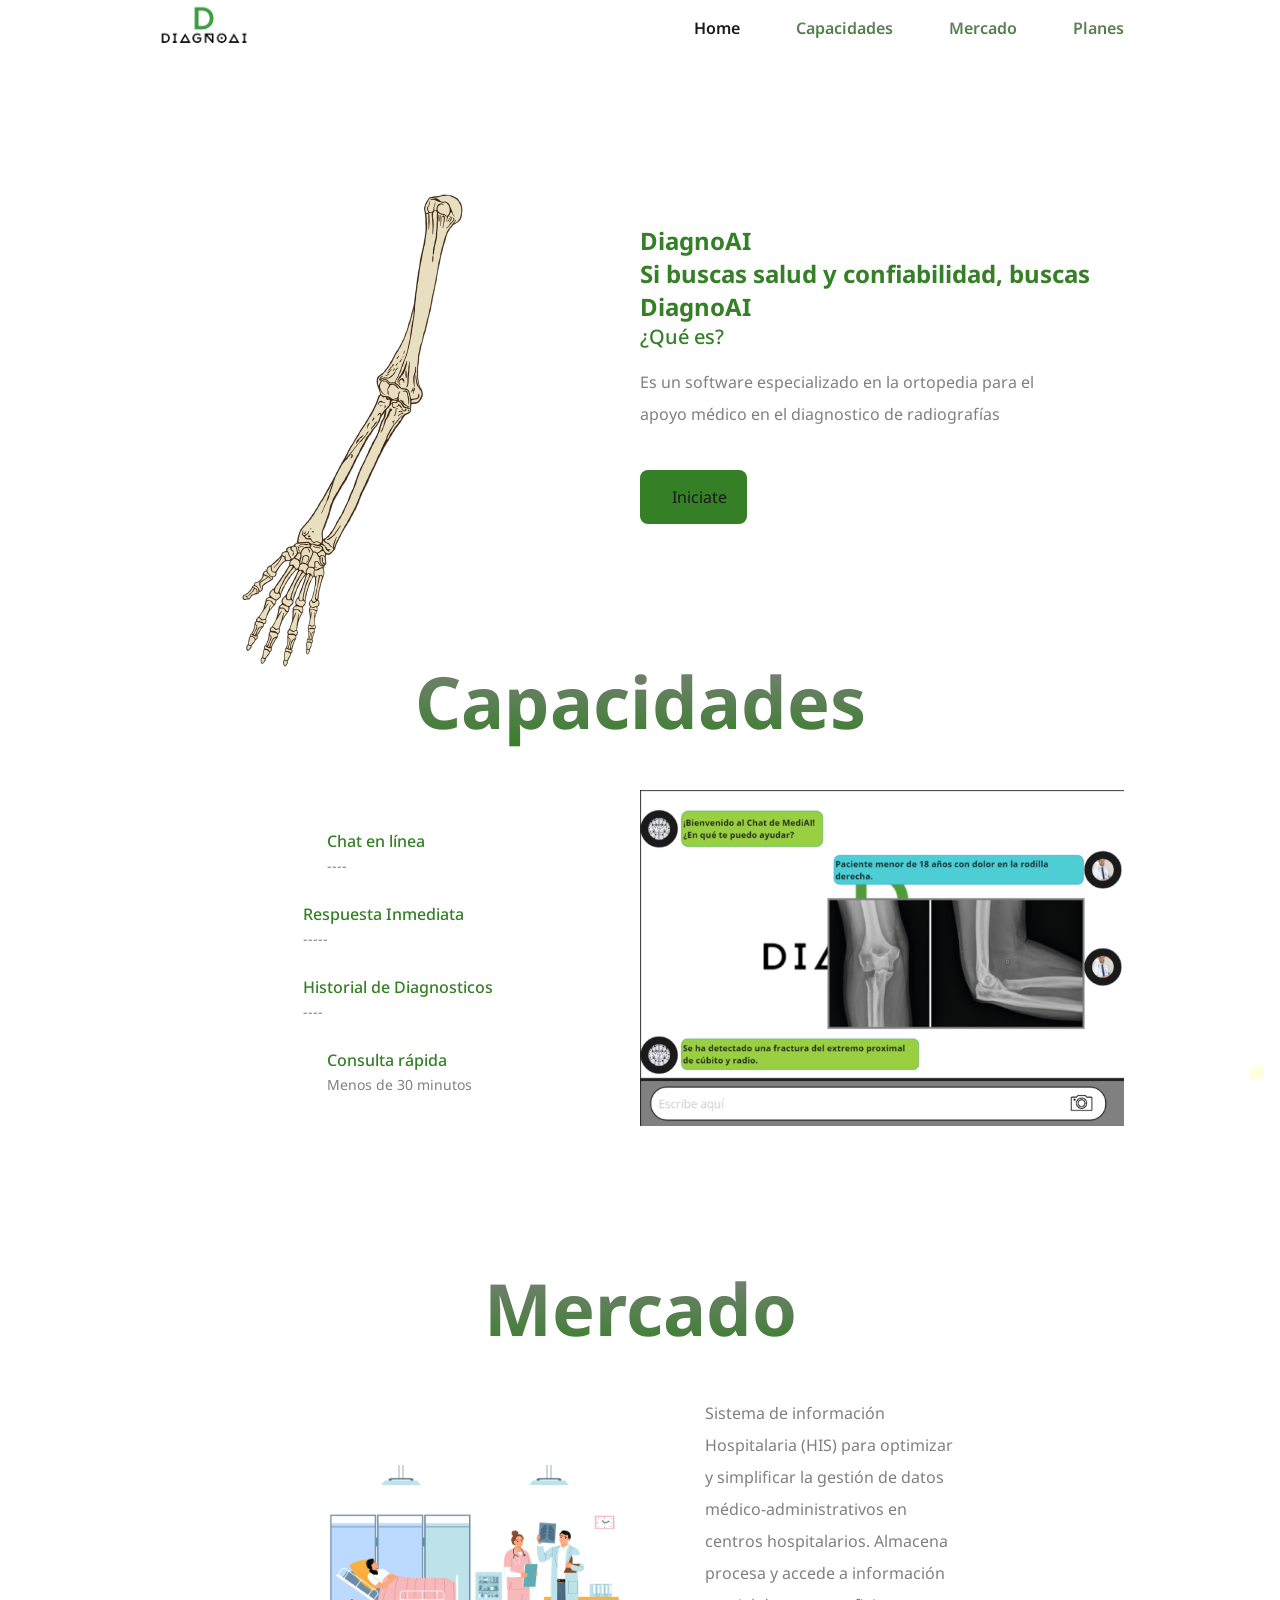
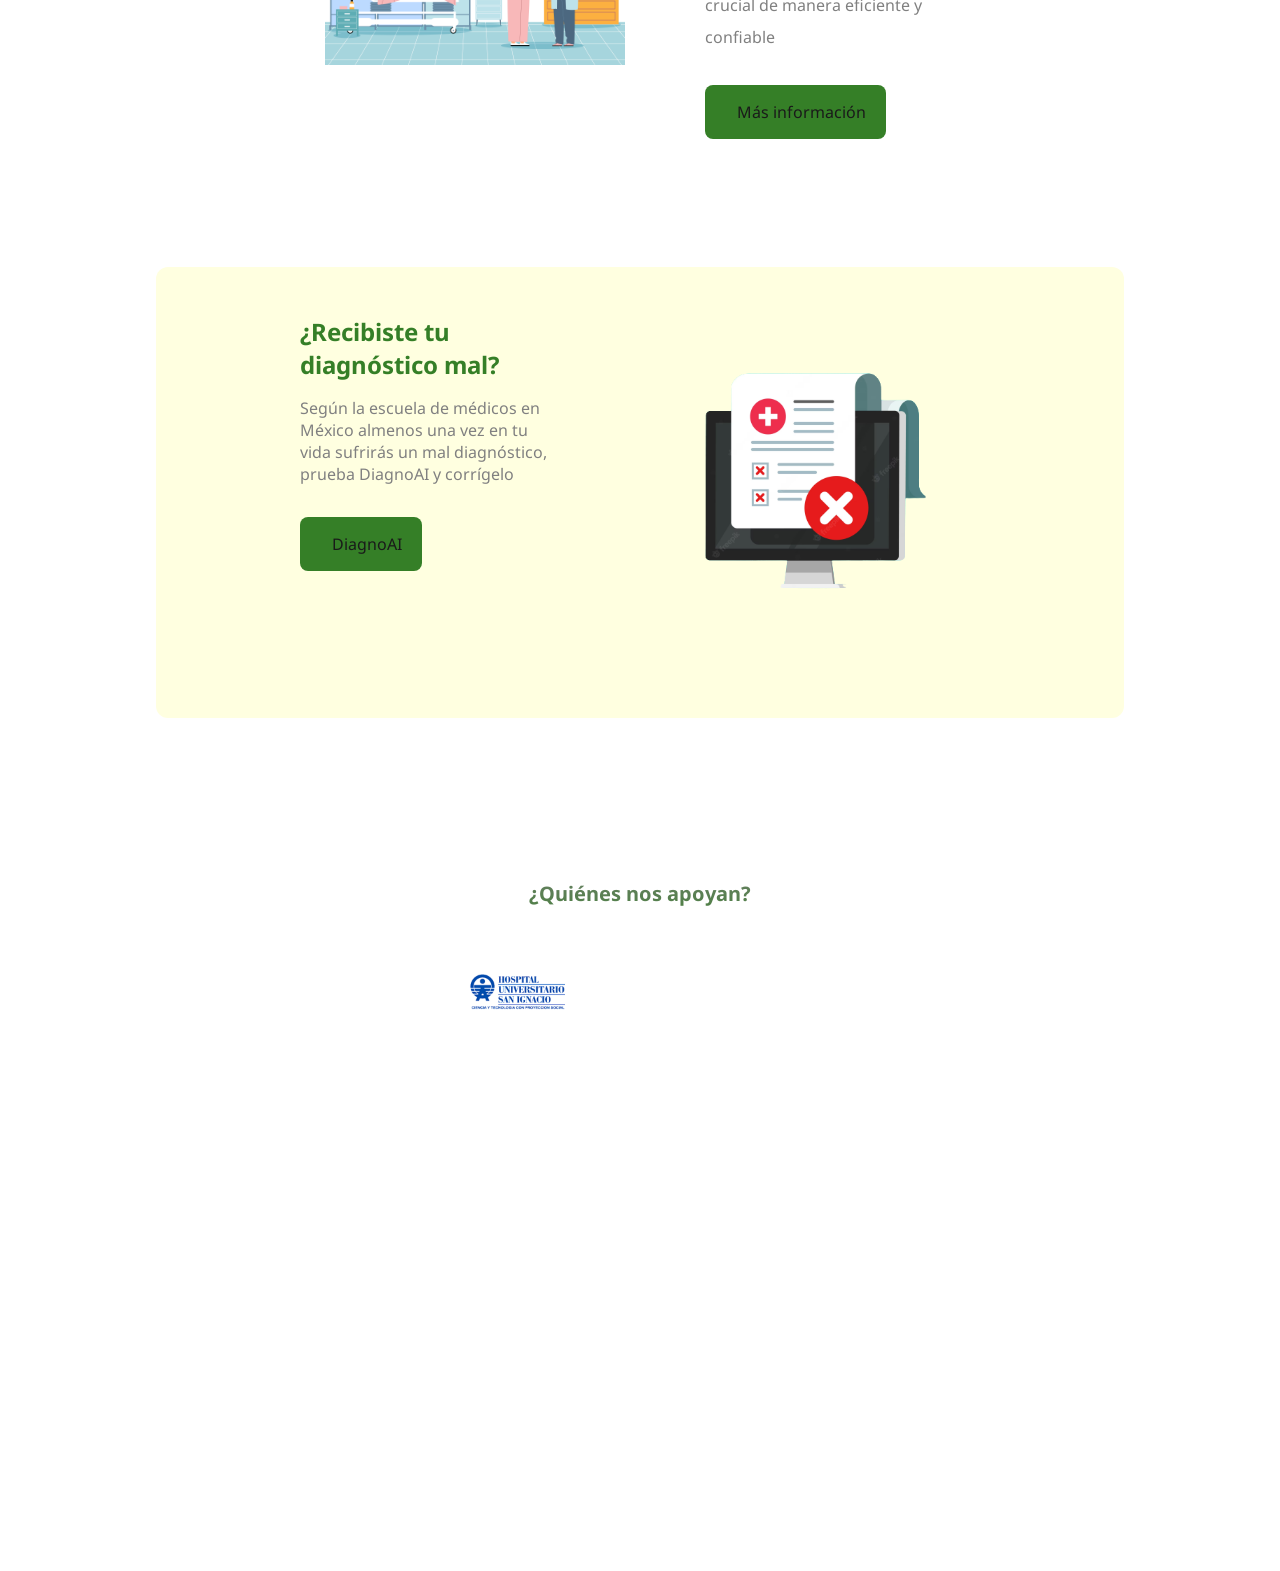
==== commit ba60bcb5: "Enrutamiento boton iniciate" ====
--- a/index.html
+++ b/index.html
@@ -28,7 +28,7 @@
                         <a href="#case" class="nav__link">Mercado</a>
                     </li>
                     <li class="nav__item">
-                        <a href="/planes.html" class="nav__link">Planes</a>
+                        <a href="./Pantallas/planes.html" class="nav__link">Planes</a>
                     </li>
                 </ul>
 
@@ -58,7 +58,7 @@
                         <h3 class="home__title-description">¿Qué es?</h3>
                         <p class="home__description">Es un software especializado en la ortopedia para el apoyo médico en el diagnostico de radiografías</p>
                         <a href="" class="button button--flex">
-                            <span class="button--flex">
+                            <span href="./Pantallas/planes.html" class="button--flex">
                                 <i class="ri-brain-line button__icon"></i>Iniciate
                             </span>
                             <!--<span class="home__price">$0</span>-->
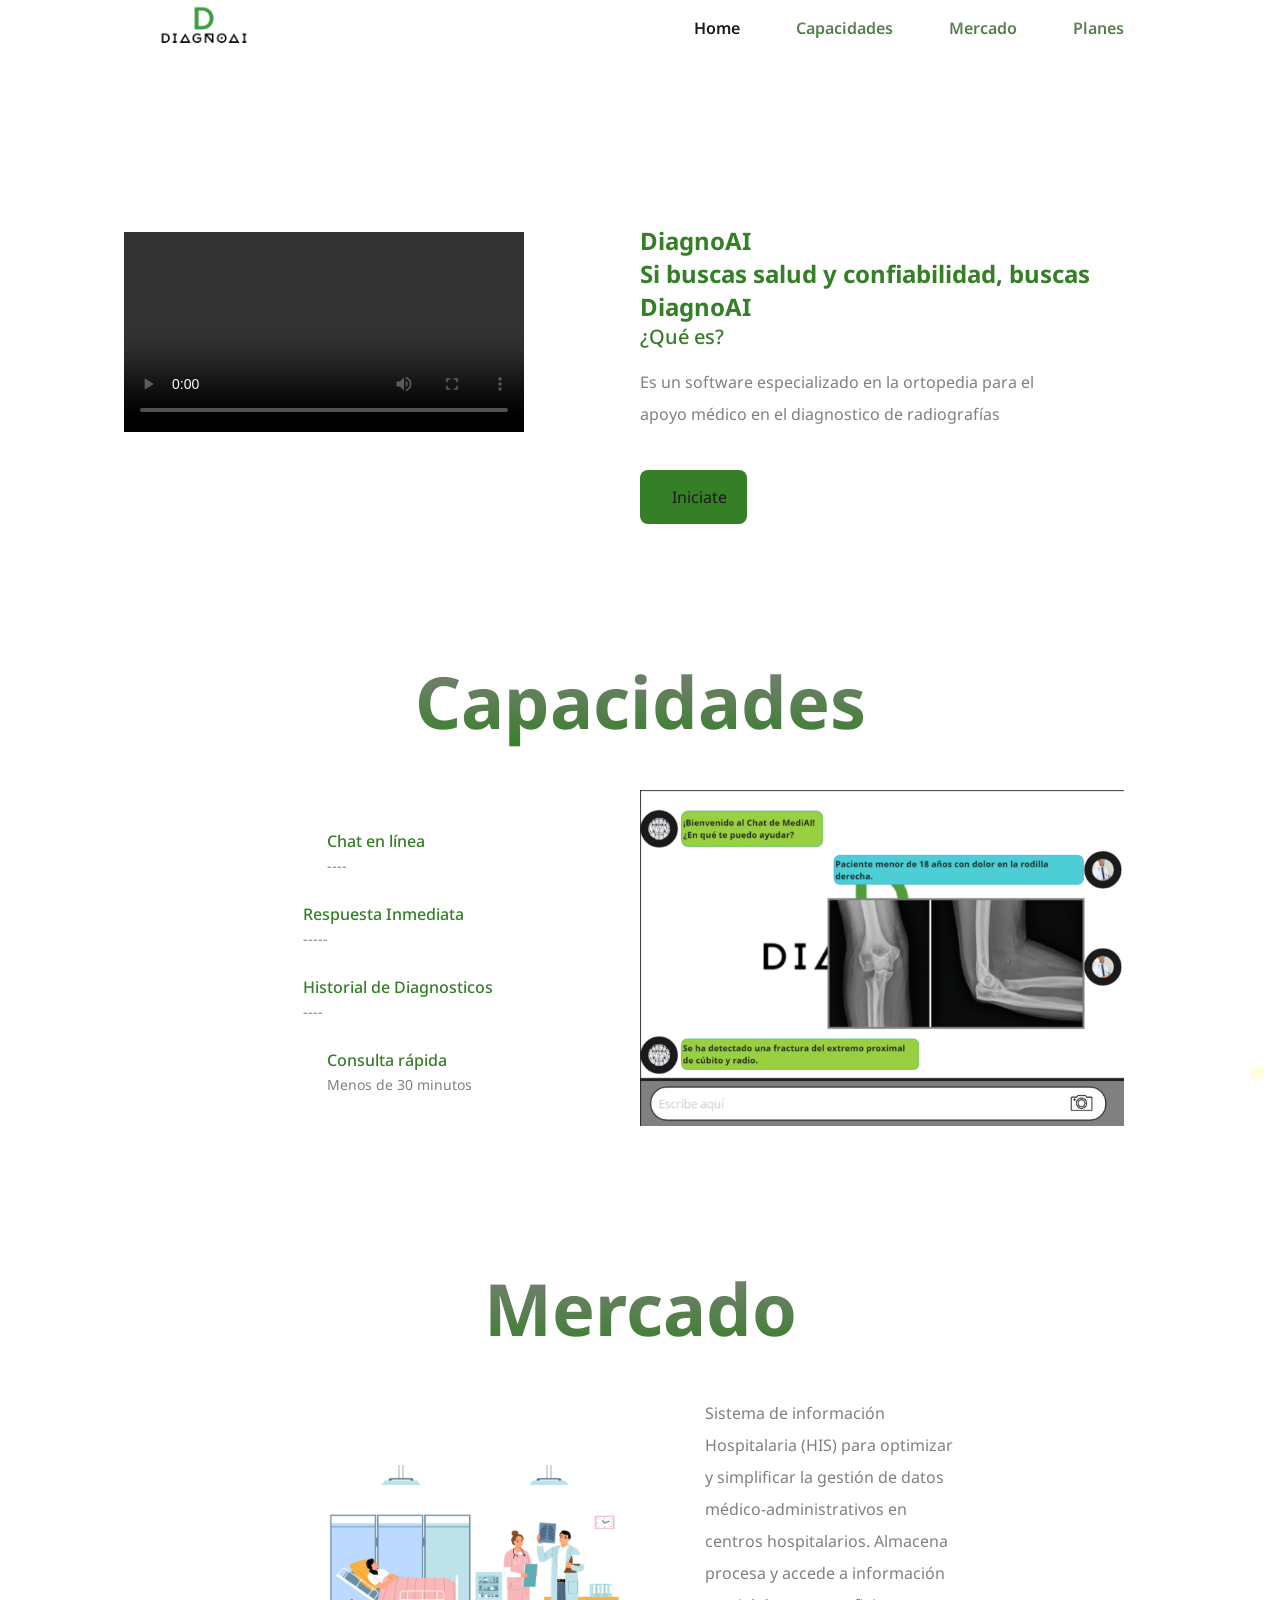
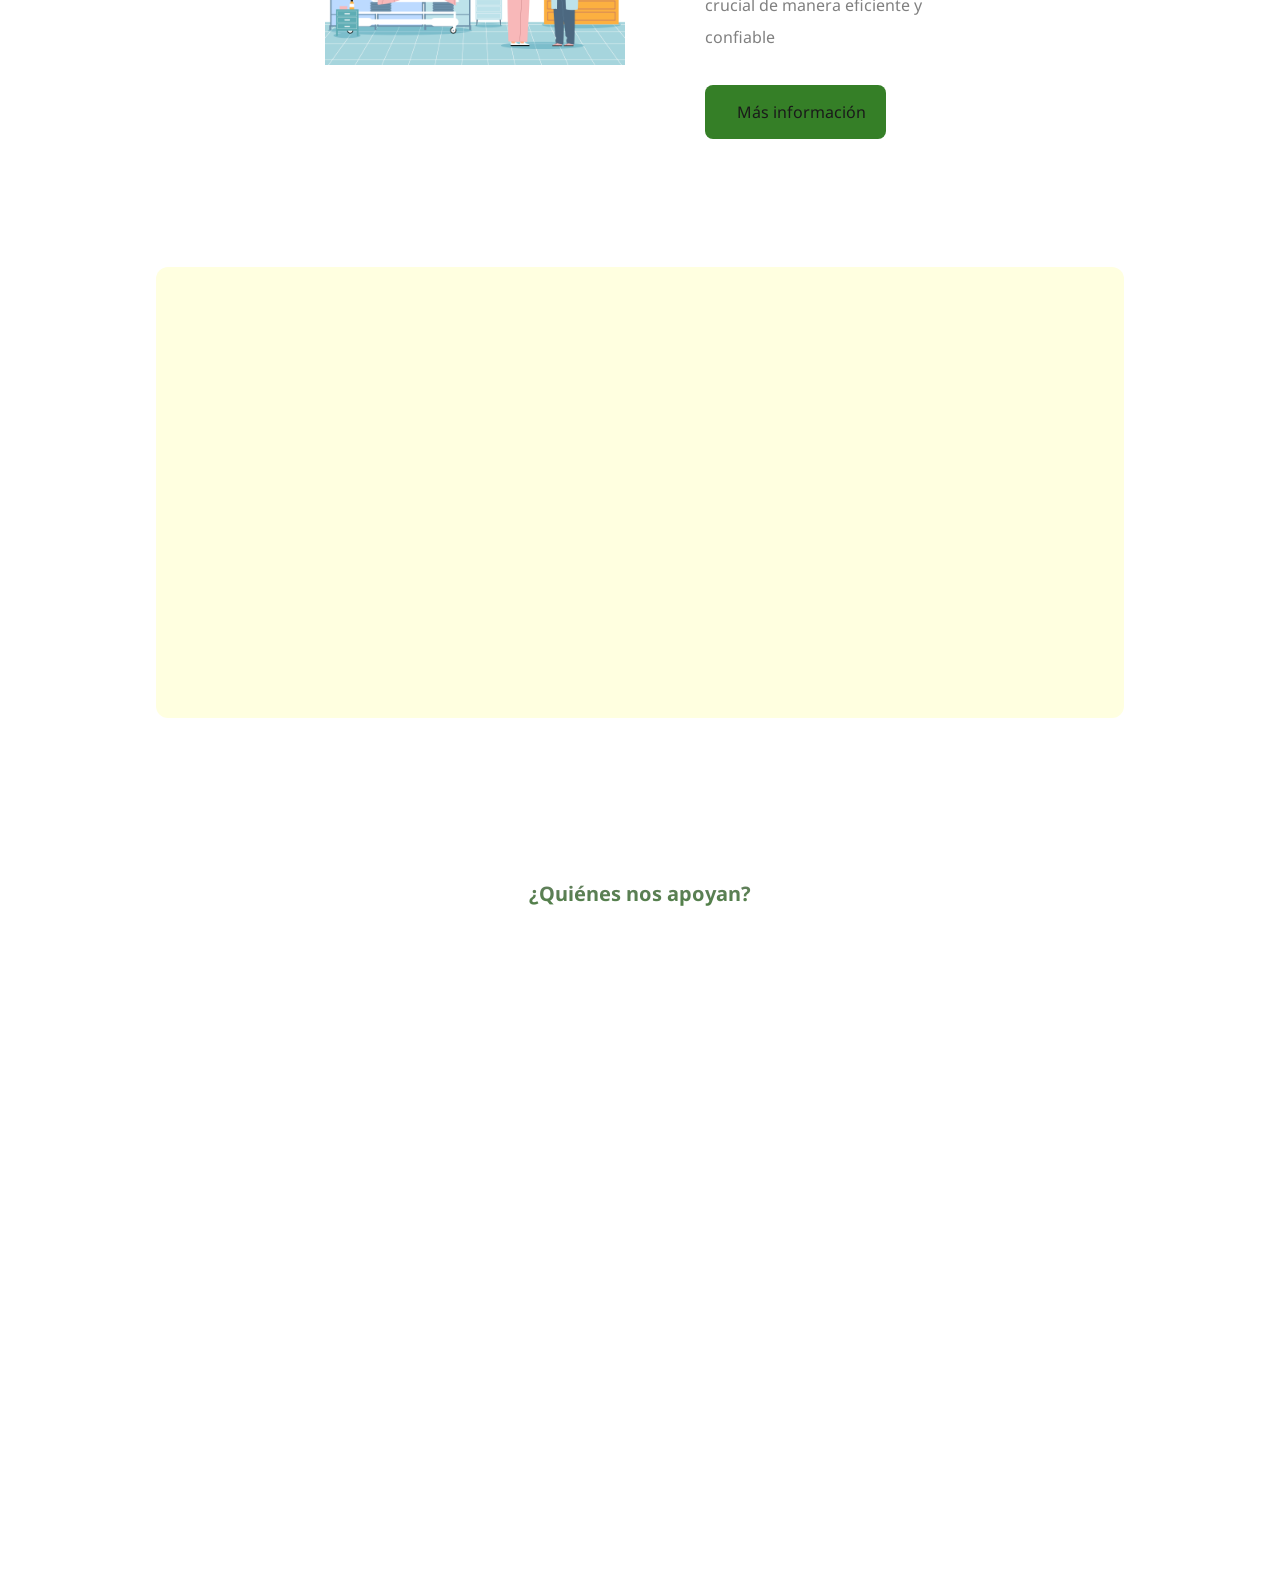
==== commit a6085669: "Video PMV" ====
--- a/index.html
+++ b/index.html
@@ -45,9 +45,11 @@
     <main class="main">
         <section class="home section" id="home">
             <div class="home__container container grid">
-                <div>
-                    <img src="/assets/img/image-removebg-preview (4).png" alt="" class="home__img">
-                    
+                <div class="video__container">
+                    <video controls class="home__img">
+                        <source src="/assets/img/WhatsApp Video 2023-09-05 at 4.28.24 PM.mp4" type="video/mp4" >
+                        Tu navegador no admite la reproducción de video.
+                      </video>
                 </div>
                 <div class="home__data">
                     <div class="home__header">
@@ -57,8 +59,8 @@
                     <div class="home__footer">
                         <h3 class="home__title-description">¿Qué es?</h3>
                         <p class="home__description">Es un software especializado en la ortopedia para el apoyo médico en el diagnostico de radiografías</p>
-                        <a href="" class="button button--flex">
-                            <span href="./Pantallas/planes.html" class="button--flex">
+                        <a href="./Pantallas/planes.html" class="button button--flex">
+                            <span  class="button--flex">
                                 <i class="ri-brain-line button__icon"></i>Iniciate
                             </span>
                             <!--<span class="home__price">$0</span>-->
@@ -189,9 +191,11 @@
             <div class="footer__content">
                 <form action="" class="footer__form">
                     <input type="email" placeholder="Email" class="footer__input">
-                    <button class="button button--flex">
-                        <i class="ri-send-plane-line button__icon"></i>Subscribe
-                    </button>
+                <a href="https://web.whatsapp.com/send?phone=+573016149157" target="_blank" class="button button--flex">
+                   
+                        <i class="ri-send-plane-line button__icon"></i>Contáctanos
+                   
+                </a>
                 </form>
                 <div class="footer__social">
                     <a href="https://www.facebook.com/" target="_blank"  class="footer__social-link">
--- a/assets/css/constant.css
+++ b/assets/css/constant.css
@@ -215,6 +215,13 @@
 }
 
 /* HOME*/
+.video__container{
+    display: flex;
+    align-items: center;
+    justify-content: center;
+    
+
+}
 .home__img{
     width:200px;
     position:absolute;
@@ -671,7 +678,8 @@
         margin-right: auto;
     }
     .home__img{
-        width: 500px;
+        padding-top: 3.5rem;
+        width: 400px;
         top:5rem;
     }
     .home__title{
@@ -774,10 +782,11 @@
 }
 .planes__option{
     display: flex;
-    height: 50vh;
+    height: 60vh;
+    
     align-items: center;
     flex-direction: column;
-    justify-content: space-between;
+    justify-content: flex-end;
     width: 40%;
     border-radius: 5%;
     background-color: var(--container-color);
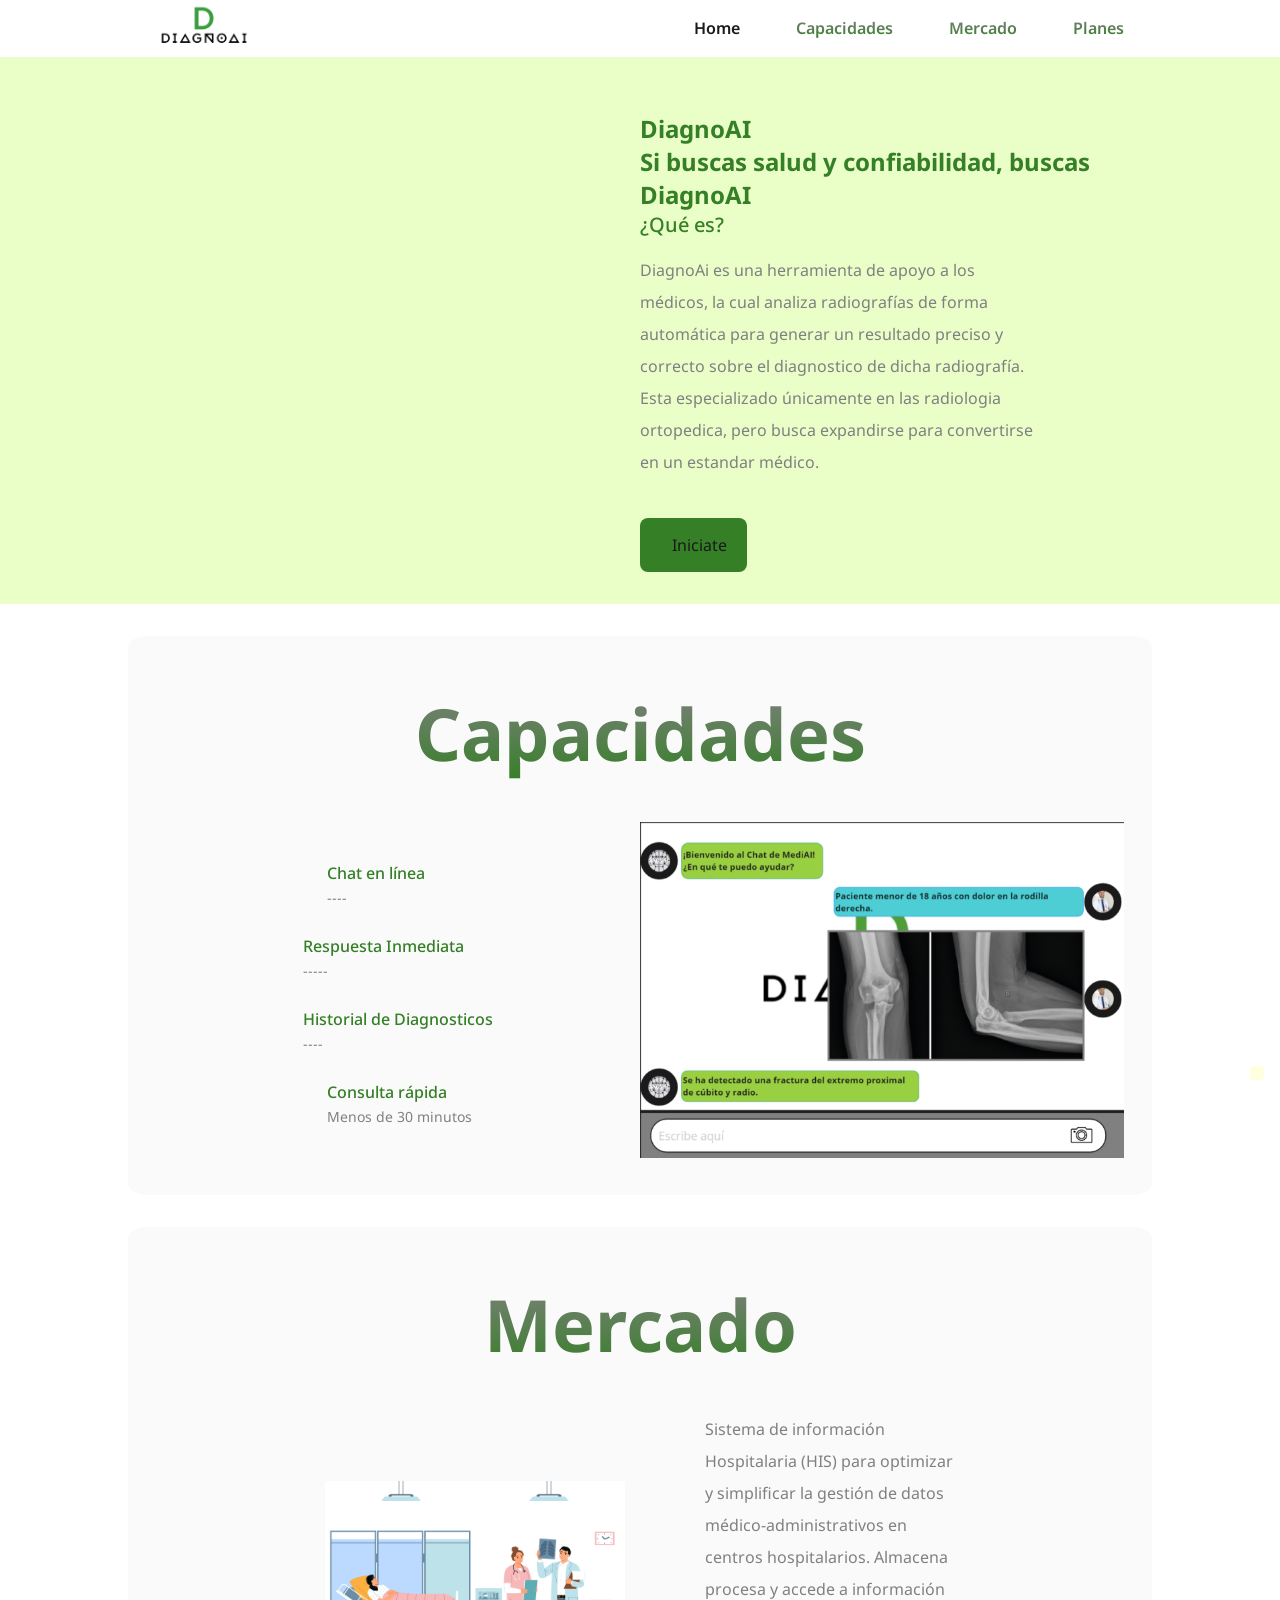
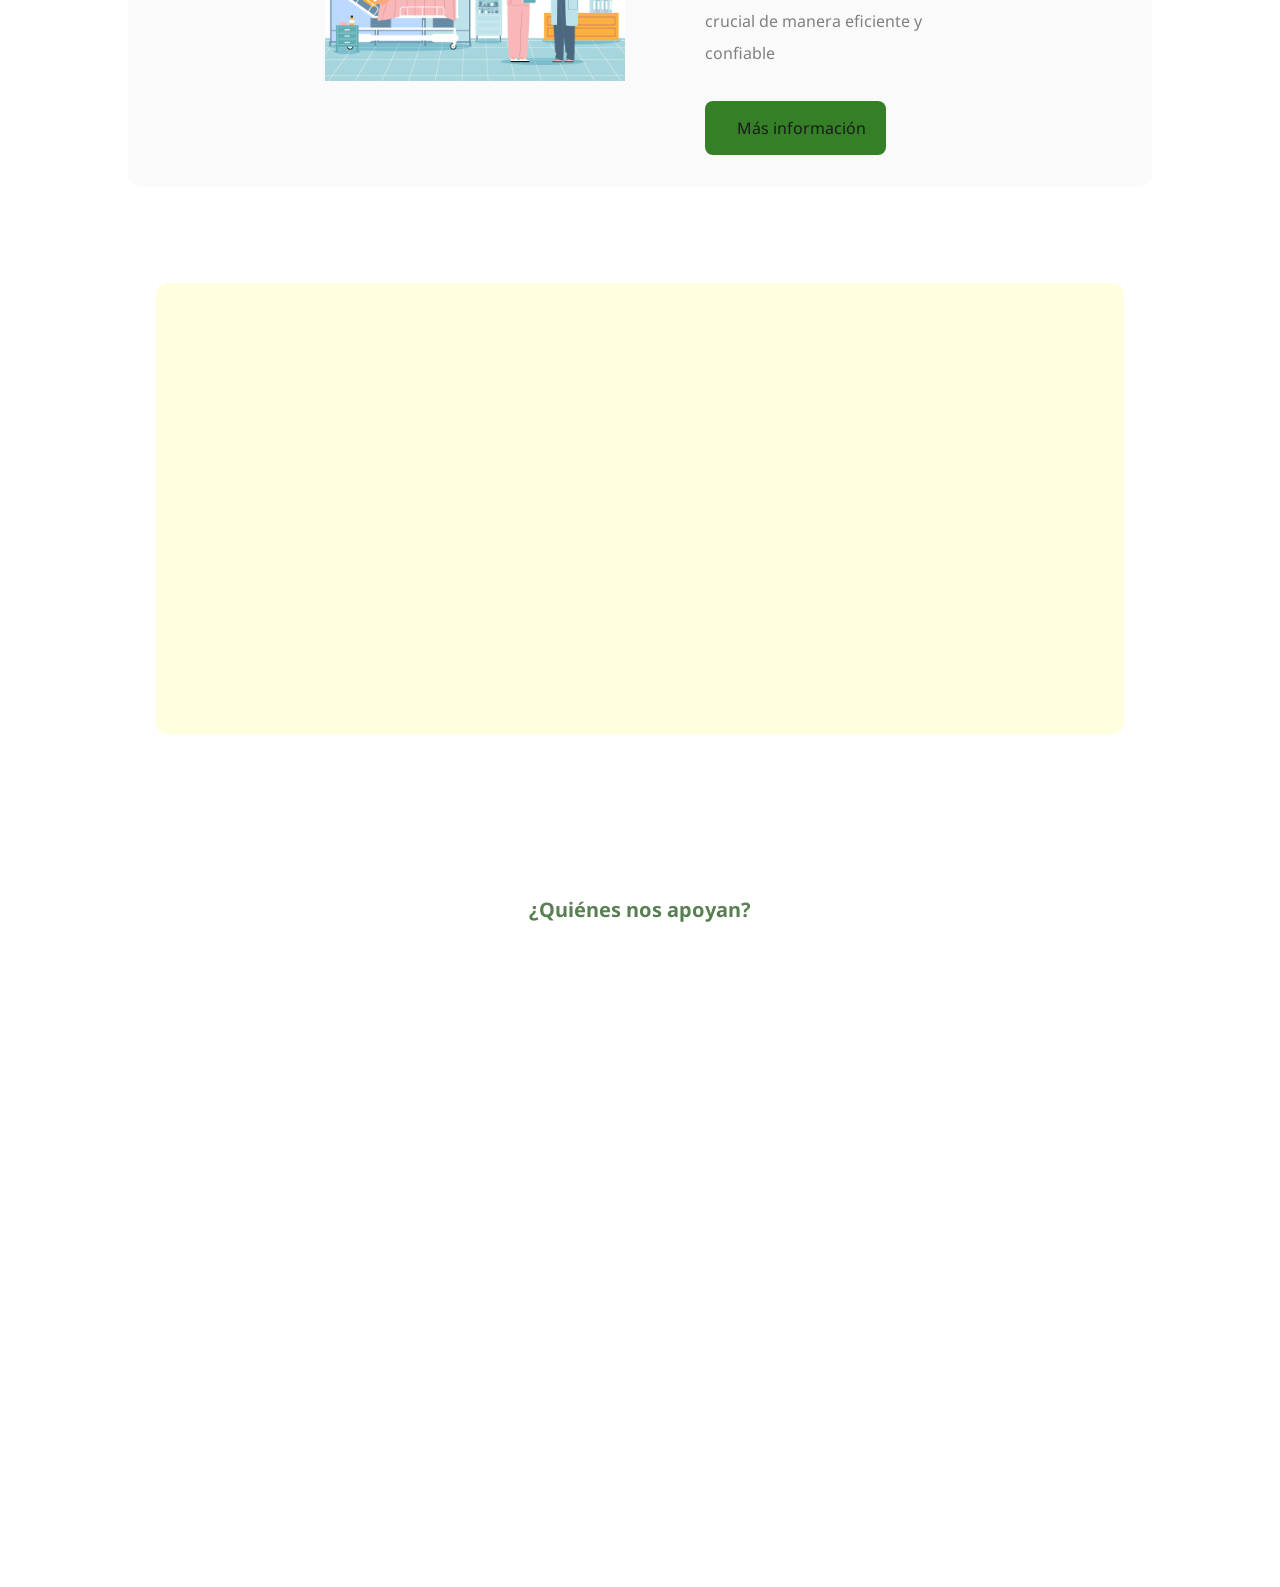
==== commit b2f60fdc: "Correción estilo" ====
--- a/index.html
+++ b/index.html
@@ -46,10 +46,11 @@
         <section class="home section" id="home">
             <div class="home__container container grid">
                 <div class="video__container">
-                    <video controls class="home__img">
+                    <img src="https://img.freepik.com/foto-gratis/persona-mascara-avatar-metaverso-futurista_23-2149699836.jpg?w=360&t=st=1695136769~exp=1695137369~hmac=a81c3cb1b49c013e8ba16a39306340f22d3a0487dec181193f7208788c5260c9" alt="" class="home__img">
+                    <!-- <video controls class="home__img">
                         <source src="/assets/img/WhatsApp Video 2023-09-05 at 4.28.24 PM.mp4" type="video/mp4" >
                         Tu navegador no admite la reproducción de video.
-                      </video>
+                      </video> -->
                 </div>
                 <div class="home__data">
                     <div class="home__header">
@@ -58,7 +59,7 @@
                     </div>
                     <div class="home__footer">
                         <h3 class="home__title-description">¿Qué es?</h3>
-                        <p class="home__description">Es un software especializado en la ortopedia para el apoyo médico en el diagnostico de radiografías</p>
+                        <p class="home__description">DiagnoAi es una herramienta de apoyo a los médicos, la cual analiza radiografías de forma automática para generar un resultado preciso y correcto sobre el diagnostico de dicha radiografía. Esta especializado únicamente en las radiologia ortopedica, pero busca expandirse para convertirse en un estandar médico.</p>
                         <a href="./Pantallas/planes.html" class="button button--flex">
                             <span  class="button--flex">
                                 <i class="ri-brain-line button__icon"></i>Iniciate
@@ -191,7 +192,7 @@
             <div class="footer__content">
                 <form action="" class="footer__form">
                     <input type="email" placeholder="Email" class="footer__input">
-                <a href="https://web.whatsapp.com/send?phone=+573016149157" target="_blank" class="button button--flex">
+                <a href="https://wa.me/573016149157" target="_blank" class="button button--flex">
                    
                         <i class="ri-send-plane-line button__icon"></i>Contáctanos
                    
--- a/assets/css/constant.css
+++ b/assets/css/constant.css
@@ -106,6 +106,7 @@
 .section__title{
     font-size:var(--bigger-font-size);
     text-align:center;
+    margin-top: -3rem;
     margin-bottom:var(--mb-2-5) ;
 
 }
@@ -135,7 +136,7 @@
     top:0;
     left:0;
     z-index:var(--z-fixed);
-    background: transparent;
+    background: var(--body-color);
 }
 /* /NAV/ */
 .nav{
@@ -219,8 +220,13 @@
     display: flex;
     align-items: center;
     justify-content: center;
-    
-
+
+}
+.home{
+    background-color: #E9FFC7;
+    width: 100%;
+    height: 100%;
+    margin-top: -7rem;
 }
 .home__img{
     width:200px;
@@ -309,9 +315,17 @@
     row-gap:5rem;
     justify-items: center;
     align-items: center;
+    
 }
 
 /* /SPECS/ */
+.specs{
+    background-color: #FAFAFA;
+    border-radius: 2%;
+    margin:2rem auto auto auto;
+   width: 80%;
+   height: 80%;
+}
 .specs__container{
     position:relative;
 }
@@ -344,6 +358,13 @@
     right: -2rem;
 }
 /* /CASE/ */
+.case{
+    background-color: #FAFAFA;
+    border-radius: 2%;
+    margin:2rem auto auto auto;
+   width: 80%;
+   height: 80%;
+}
 .case__container{
     position: relative;
     grid-template-columns: reoeaat(2,1fr);
@@ -678,9 +699,12 @@
         margin-right: auto;
     }
     .home__img{
-        padding-top: 3.5rem;
-        width: 400px;
-        top:5rem;
+        margin-top: 3rem;
+        position: relative;
+        width: 250px;
+        top:2rem; 
+        border-radius: 5%;
+        /* top:5rem; */
     }
     .home__title{
         top:-5rem;
